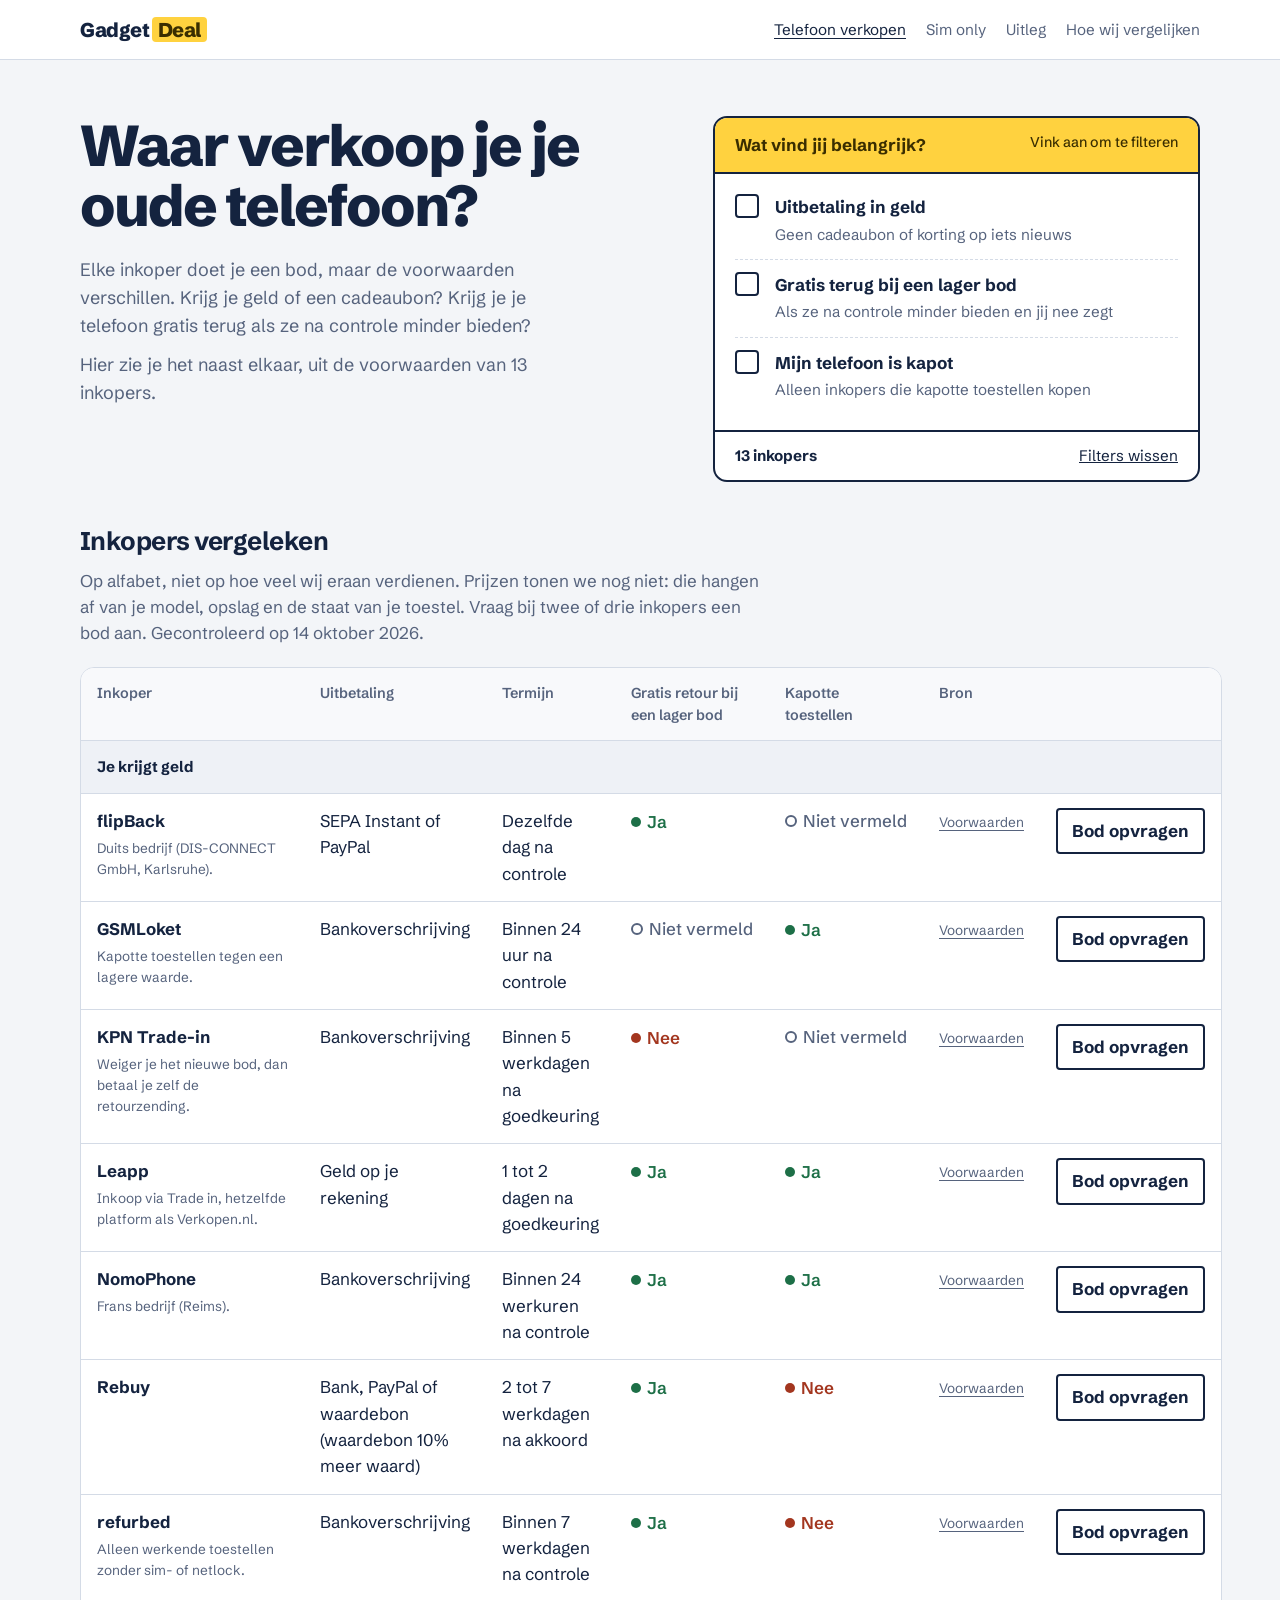
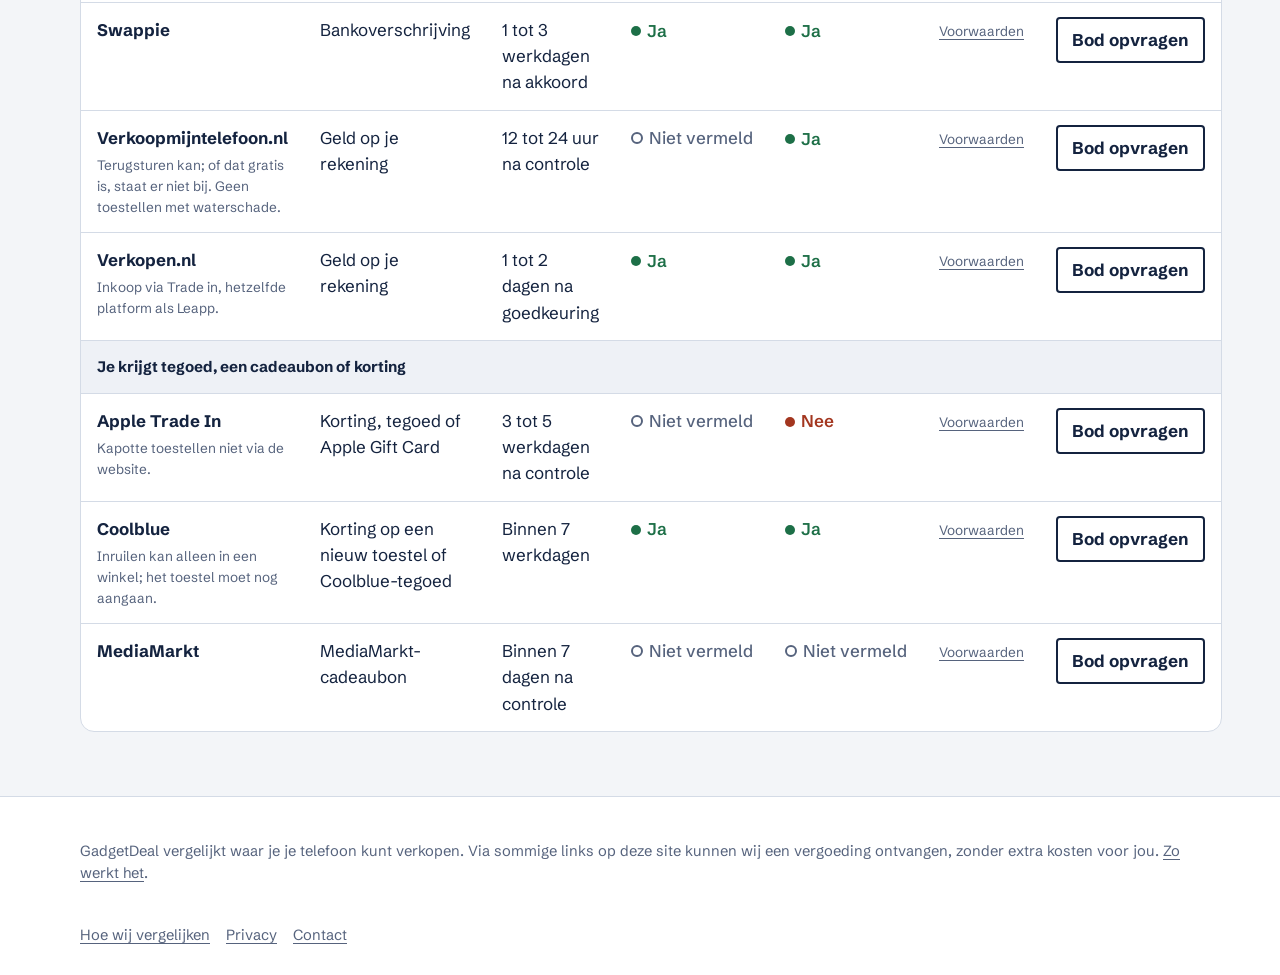
==== site/index.html @ 5bddce67 "Affiliate-vermelding in footer, cookiesectie op privacypagina Co-Authored-By: Claude Opus 5.5 <norep" ====
<!doctype html>
<html lang="nl">
<head>
<meta charset="utf-8">
<meta name="viewport" content="width=device-width, initial-scale=1">
<title>Telefoon verkopen: inkopers vergeleken | GadgetDeal</title>
<meta name="description" content="Vergelijk waar je je oude telefoon verkoopt: uitbetaling in geld of tegoed, termijn, gratis retour en kapotte toestellen.">
<link rel="preconnect" href="https://fonts.googleapis.com">
<link rel="preconnect" href="https://fonts.gstatic.com" crossorigin>
<link href="https://fonts.googleapis.com/css2?family=Schibsted+Grotesk:wght@400;500;600;700;800&display=swap" rel="stylesheet">
<link rel="stylesheet" href="/assets/style.css">
</head>
<body>
<header class="site-header">
  <div class="wrap">
    <a class="logo" href="/">Gadget<span>Deal</span></a>
    <nav class="site-nav" aria-label="Hoofdmenu"><a href="/" aria-current="page">Telefoon verkopen</a><a href="/sim-only/">Sim only</a><a href="/uitleg/">Uitleg</a><a href="/hoe-wij-vergelijken/">Hoe wij vergelijken</a></nav>
  </div>
</header>
<main>

<div class="wrap hero">
  <div>
    <h1>Waar verkoop je je oude telefoon?</h1>
    <p>Elke inkoper doet je een bod, maar de voorwaarden verschillen. Krijg je geld of een cadeaubon? Krijg je je telefoon gratis terug als ze na controle minder bieden?</p>
    <p>Hier zie je het naast elkaar, uit de voorwaarden van 13 inkopers.</p>
  </div>
  <form class="label" id="filters" aria-describedby="count">
    <div class="label-head"><span>Wat vind jij belangrijk?</span><small>Vink aan om te filteren</small></div>
    <fieldset>
      <legend class="visually-hidden" style="position:absolute;left:-9999px">Filters</legend>
      <label class="check"><input type="checkbox" name="geld"><span><strong>Uitbetaling in geld</strong><span>Geen cadeaubon of korting op iets nieuws</span></span></label>
      <label class="check"><input type="checkbox" name="retour"><span><strong>Gratis terug bij een lager bod</strong><span>Als ze na controle minder bieden en jij nee zegt</span></span></label>
      <label class="check"><input type="checkbox" name="kapot"><span><strong>Mijn telefoon is kapot</strong><span>Alleen inkopers die kapotte toestellen kopen</span></span></label>
    </fieldset>
    <div class="label-foot"><output id="count" aria-live="polite">13 inkopers</output><button type="button" id="reset">Filters wissen</button></div>
  </form>
</div>

<section class="wrap results" aria-labelledby="vergelijking">
  <h2 id="vergelijking">Inkopers vergeleken</h2>
  <p>Op alfabet, niet op hoe veel wij eraan verdienen. Prijzen tonen we nog niet: die hangen af van je model, opslag en de staat van je toestel. Vraag bij twee of drie inkopers een bod aan. Gecontroleerd op 14 oktober 2026.</p>
  <table class="buyers" id="buyers">
    <thead><tr><th scope="col">Inkoper</th><th scope="col">Uitbetaling</th><th scope="col">Termijn</th><th scope="col">Gratis retour bij een lager bod</th><th scope="col">Kapotte toestellen</th><th scope="col">Bron</th><th scope="col"><span style="position:absolute;left:-9999px">Link</span></th></tr></thead>
    <tbody><tr class="group-row" data-group="geld"><td colspan="7">Je krijgt geld</td></tr><tr data-naam="flipBack" data-group="geld" data-geld="true" data-retour="ja" data-kapot="onbekend">
  <th scope="row">flipBack<small>Duits bedrijf (DIS-CONNECT GmbH, Karlsruhe).</small></th>
  <td data-label="Uitbetaling">SEPA Instant of PayPal</td>
  <td data-label="Termijn">Dezelfde dag na controle</td>
  <td data-label="Gratis retour bij een lager bod"><span class="mark ja">Ja</span></td>
  <td data-label="Kapotte toestellen"><span class="mark onbekend">Niet vermeld</span></td>
  <td data-label="Bron"><a class="source" href="https://flipback.nl" rel="nofollow noopener">Voorwaarden</a></td>
  <td class="cta"><a class="go" href="https://flipback.nl/verkopen" rel="nofollow noopener" target="_blank" aria-label="Bod opvragen bij flipBack">Bod opvragen</a></td>
</tr><tr data-naam="GSMLoket" data-group="geld" data-geld="true" data-retour="onbekend" data-kapot="ja">
  <th scope="row">GSMLoket<small>Kapotte toestellen tegen een lagere waarde.</small></th>
  <td data-label="Uitbetaling">Bankoverschrijving</td>
  <td data-label="Termijn">Binnen 24 uur na controle</td>
  <td data-label="Gratis retour bij een lager bod"><span class="mark onbekend">Niet vermeld</span></td>
  <td data-label="Kapotte toestellen"><span class="mark ja">Ja</span></td>
  <td data-label="Bron"><a class="source" href="https://www.gsmloket.nl/nl/hoe-werkt-het/veelgestelde-vragen" rel="nofollow noopener">Voorwaarden</a></td>
  <td class="cta"><a class="go" href="https://www.gsmloket.nl/nl" rel="nofollow noopener" target="_blank" aria-label="Bod opvragen bij GSMLoket">Bod opvragen</a></td>
</tr><tr data-naam="KPN Trade-in" data-group="geld" data-geld="true" data-retour="nee" data-kapot="onbekend">
  <th scope="row">KPN Trade-in<small>Weiger je het nieuwe bod, dan betaal je zelf de retourzending.</small></th>
  <td data-label="Uitbetaling">Bankoverschrijving</td>
  <td data-label="Termijn">Binnen 5 werkdagen na goedkeuring</td>
  <td data-label="Gratis retour bij een lager bod"><span class="mark nee">Nee</span></td>
  <td data-label="Kapotte toestellen"><span class="mark onbekend">Niet vermeld</span></td>
  <td data-label="Bron"><a class="source" href="https://assets.recommerce.com/clc/kpn/nl/RCS_Algemene_voorwaarden_trade_in_KPN.pdf" rel="nofollow noopener">Voorwaarden</a></td>
  <td class="cta"><a class="go" href="https://tradein.recommerce.com/#/kpn/nl" rel="nofollow noopener" target="_blank" aria-label="Bod opvragen bij KPN Trade-in">Bod opvragen</a></td>
</tr><tr data-naam="Leapp" data-group="geld" data-geld="true" data-retour="ja" data-kapot="ja">
  <th scope="row">Leapp<small>Inkoop via Trade in, hetzelfde platform als Verkopen.nl.</small></th>
  <td data-label="Uitbetaling">Geld op je rekening</td>
  <td data-label="Termijn">1 tot 2 dagen na goedkeuring</td>
  <td data-label="Gratis retour bij een lager bod"><span class="mark ja">Ja</span></td>
  <td data-label="Kapotte toestellen"><span class="mark ja">Ja</span></td>
  <td data-label="Bron"><a class="source" href="https://verkopen.leapp.nl/en/frequently-asked-questions" rel="nofollow noopener">Voorwaarden</a></td>
  <td class="cta"><a class="go" href="https://verkopen.leapp.nl" rel="nofollow noopener" target="_blank" aria-label="Bod opvragen bij Leapp">Bod opvragen</a></td>
</tr><tr data-naam="NomoPhone" data-group="geld" data-geld="true" data-retour="ja" data-kapot="ja">
  <th scope="row">NomoPhone<small>Frans bedrijf (Reims).</small></th>
  <td data-label="Uitbetaling">Bankoverschrijving</td>
  <td data-label="Termijn">Binnen 24 werkuren na controle</td>
  <td data-label="Gratis retour bij een lager bod"><span class="mark ja">Ja</span></td>
  <td data-label="Kapotte toestellen"><span class="mark ja">Ja</span></td>
  <td data-label="Bron"><a class="source" href="https://nomophone.com/nl/cgr" rel="nofollow noopener">Voorwaarden</a></td>
  <td class="cta"><a class="go" href="https://nomophone.com/nl/buyback" rel="nofollow noopener" target="_blank" aria-label="Bod opvragen bij NomoPhone">Bod opvragen</a></td>
</tr><tr data-naam="Rebuy" data-group="geld" data-geld="true" data-retour="ja" data-kapot="nee">
  <th scope="row">Rebuy</th>
  <td data-label="Uitbetaling">Bank, PayPal of waardebon (waardebon 10% meer waard)</td>
  <td data-label="Termijn">2 tot 7 werkdagen na akkoord</td>
  <td data-label="Gratis retour bij een lager bod"><span class="mark ja">Ja</span></td>
  <td data-label="Kapotte toestellen"><span class="mark nee">Nee</span></td>
  <td data-label="Bron"><a class="source" href="https://www.rebuy.nl/legal/terms-and-conditions" rel="nofollow noopener">Voorwaarden</a></td>
  <td class="cta"><a class="go" href="https://www.rebuy.nl/verkopen/telefoons" rel="nofollow noopener" target="_blank" aria-label="Bod opvragen bij Rebuy">Bod opvragen</a></td>
</tr><tr data-naam="refurbed" data-group="geld" data-geld="true" data-retour="ja" data-kapot="nee">
  <th scope="row">refurbed<small>Alleen werkende toestellen zonder sim- of netlock.</small></th>
  <td data-label="Uitbetaling">Bankoverschrijving</td>
  <td data-label="Termijn">Binnen 7 werkdagen na controle</td>
  <td data-label="Gratis retour bij een lager bod"><span class="mark ja">Ja</span></td>
  <td data-label="Kapotte toestellen"><span class="mark nee">Nee</span></td>
  <td data-label="Bron"><a class="source" href="https://www.refurbed.nl/veelgestelde-vragen/" rel="nofollow noopener">Voorwaarden</a></td>
  <td class="cta"><a class="go" href="https://www.refurbed.nl/verkopen/" rel="nofollow noopener" target="_blank" aria-label="Bod opvragen bij refurbed">Bod opvragen</a></td>
</tr><tr data-naam="Swappie" data-group="geld" data-geld="true" data-retour="ja" data-kapot="ja">
  <th scope="row">Swappie</th>
  <td data-label="Uitbetaling">Bankoverschrijving</td>
  <td data-label="Termijn">1 tot 3 werkdagen na akkoord</td>
  <td data-label="Gratis retour bij een lager bod"><span class="mark ja">Ja</span></td>
  <td data-label="Kapotte toestellen"><span class="mark ja">Ja</span></td>
  <td data-label="Bron"><a class="source" href="https://swappie.com/nl/verkoop/" rel="nofollow noopener">Voorwaarden</a></td>
  <td class="cta"><a class="go" href="https://swappie.com/nl/verkoop/" rel="nofollow noopener" target="_blank" aria-label="Bod opvragen bij Swappie">Bod opvragen</a></td>
</tr><tr data-naam="Verkoopmijntelefoon.nl" data-group="geld" data-geld="true" data-retour="onbekend" data-kapot="ja">
  <th scope="row">Verkoopmijntelefoon.nl<small>Terugsturen kan; of dat gratis is, staat er niet bij. Geen toestellen met waterschade.</small></th>
  <td data-label="Uitbetaling">Geld op je rekening</td>
  <td data-label="Termijn">12 tot 24 uur na controle</td>
  <td data-label="Gratis retour bij een lager bod"><span class="mark onbekend">Niet vermeld</span></td>
  <td data-label="Kapotte toestellen"><span class="mark ja">Ja</span></td>
  <td data-label="Bron"><a class="source" href="https://verkoopmijntelefoon.nl" rel="nofollow noopener">Voorwaarden</a></td>
  <td class="cta"><a class="go" href="https://verkoopmijntelefoon.nl/verkopen/" rel="nofollow noopener" target="_blank" aria-label="Bod opvragen bij Verkoopmijntelefoon.nl">Bod opvragen</a></td>
</tr><tr data-naam="Verkopen.nl" data-group="geld" data-geld="true" data-retour="ja" data-kapot="ja">
  <th scope="row">Verkopen.nl<small>Inkoop via Trade in, hetzelfde platform als Leapp.</small></th>
  <td data-label="Uitbetaling">Geld op je rekening</td>
  <td data-label="Termijn">1 tot 2 dagen na goedkeuring</td>
  <td data-label="Gratis retour bij een lager bod"><span class="mark ja">Ja</span></td>
  <td data-label="Kapotte toestellen"><span class="mark ja">Ja</span></td>
  <td data-label="Bron"><a class="source" href="https://www.verkopen.nl/veelgestelde-vragen" rel="nofollow noopener">Voorwaarden</a></td>
  <td class="cta"><a class="go" href="https://www.verkopen.nl/telefoon" rel="nofollow noopener" target="_blank" aria-label="Bod opvragen bij Verkopen.nl">Bod opvragen</a></td>
</tr><tr class="group-row" data-group="tegoed"><td colspan="7">Je krijgt tegoed, een cadeaubon of korting</td></tr><tr data-naam="Apple Trade In" data-group="tegoed" data-geld="false" data-retour="onbekend" data-kapot="nee">
  <th scope="row">Apple Trade In<small>Kapotte toestellen niet via de website.</small></th>
  <td data-label="Uitbetaling">Korting, tegoed of Apple Gift Card</td>
  <td data-label="Termijn">3 tot 5 werkdagen na controle</td>
  <td data-label="Gratis retour bij een lager bod"><span class="mark onbekend">Niet vermeld</span></td>
  <td data-label="Kapotte toestellen"><span class="mark nee">Nee</span></td>
  <td data-label="Bron"><a class="source" href="https://www.apple.com/nl/shop/trade-in" rel="nofollow noopener">Voorwaarden</a></td>
  <td class="cta"><a class="go" href="https://www.apple.com/nl/shop/trade-in" rel="nofollow noopener" target="_blank" aria-label="Bod opvragen bij Apple Trade In">Bod opvragen</a></td>
</tr><tr data-naam="Coolblue" data-group="tegoed" data-geld="false" data-retour="ja" data-kapot="ja">
  <th scope="row">Coolblue<small>Inruilen kan alleen in een winkel; het toestel moet nog aangaan.</small></th>
  <td data-label="Uitbetaling">Korting op een nieuw toestel of Coolblue-tegoed</td>
  <td data-label="Termijn">Binnen 7 werkdagen</td>
  <td data-label="Gratis retour bij een lager bod"><span class="mark ja">Ja</span></td>
  <td data-label="Kapotte toestellen"><span class="mark ja">Ja</span></td>
  <td data-label="Bron"><a class="source" href="https://www.coolblue.nl/advies/alles-over-smartphone-upgrade.html" rel="nofollow noopener">Voorwaarden</a></td>
  <td class="cta"><a class="go" href="https://www.coolblue.nl/advies/alles-over-smartphone-upgrade.html" rel="nofollow noopener" target="_blank" aria-label="Bod opvragen bij Coolblue">Bod opvragen</a></td>
</tr><tr data-naam="MediaMarkt" data-group="tegoed" data-geld="false" data-retour="onbekend" data-kapot="onbekend">
  <th scope="row">MediaMarkt</th>
  <td data-label="Uitbetaling">MediaMarkt-cadeaubon</td>
  <td data-label="Termijn">Binnen 7 dagen na controle</td>
  <td data-label="Gratis retour bij een lager bod"><span class="mark onbekend">Niet vermeld</span></td>
  <td data-label="Kapotte toestellen"><span class="mark onbekend">Niet vermeld</span></td>
  <td data-label="Bron"><a class="source" href="https://inruilservice.mediamarkt.nl/faq/" rel="nofollow noopener">Voorwaarden</a></td>
  <td class="cta"><a class="go" href="https://inruilservice.mediamarkt.nl/" rel="nofollow noopener" target="_blank" aria-label="Bod opvragen bij MediaMarkt">Bod opvragen</a></td>
</tr></tbody>
  </table>
  <p class="empty" id="empty" hidden>Geen inkoper voldoet aan al je keuzes. Haal een vinkje weg om meer inkopers te zien.</p>
</section>

</main>
<footer class="site-footer">
  <div class="wrap">
    <p>GadgetDeal vergelijkt waar je je telefoon kunt verkopen. Via sommige links op deze site kunnen wij een vergoeding ontvangen, zonder extra kosten voor jou. <a href="/hoe-wij-vergelijken/">Zo werkt het</a>.</p>
    <nav aria-label="Overige pagina's">
      <a href="/hoe-wij-vergelijken/">Hoe wij vergelijken</a>
      <a href="/privacy/">Privacy</a>
      <a href="/contact/">Contact</a>
    </nav>
  </div>
</footer>
<script src="/assets/filter.js" defer></script>
</body>
</html>
---- assets/style.css ----
:root {
  --paper: #f3f5f8;
  --surface: #ffffff;
  --ink: #14233f;
  --muted: #56637d;
  --line: #d4dbe6;
  --label: #ffd23f;
  --label-ink: #3a2e00;
  --yes: #1d6f47;
  --no: #a3361f;
  --focus: #2b5fd9;
  --radius-s: 4px;
  --radius-l: 14px;
  --measure: 68ch;
  font-family: "Schibsted Grotesk", system-ui, sans-serif;
  color: var(--ink);
  background: var(--paper);
}

* { box-sizing: border-box; }
html { -webkit-text-size-adjust: 100%; }
body { margin: 0; font-size: 1.0625rem; line-height: 1.55; background: var(--paper); }
img { max-width: 100%; }
a { color: var(--ink); text-underline-offset: 3px; }
a:hover { text-decoration-thickness: 2px; }
:focus-visible { outline: 3px solid var(--focus); outline-offset: 2px; border-radius: 2px; }

.wrap { width: min(1120px, 100% - 32px); margin-inline: auto; }

/* Header */
.site-header { border-bottom: 1px solid var(--line); background: var(--surface); }
.site-header .wrap { display: flex; align-items: center; justify-content: space-between; gap: 16px; padding-block: 14px; flex-wrap: wrap; }
.logo { font-weight: 800; font-size: 1.25rem; letter-spacing: -0.02em; text-decoration: none; }
.logo span { background: var(--label); color: var(--label-ink); padding: 0 6px; border-radius: var(--radius-s); margin-left: 2px; }
.site-nav { display: flex; gap: 20px; flex-wrap: wrap; font-size: 0.95rem; }
.site-nav a { text-decoration: none; color: var(--muted); }
.site-nav a:hover, .site-nav a[aria-current="page"] { color: var(--ink); text-decoration: underline; }

/* Hero */
.hero { padding-block: 56px 40px; display: grid; grid-template-columns: 1.2fr 1fr; gap: 48px; align-items: start; }
.hero h1 { font-size: clamp(2.2rem, 5vw, 3.6rem); line-height: 1.04; letter-spacing: -0.035em; font-weight: 800; margin: 0 0 20px; max-width: 14ch; }
.hero p { color: var(--muted); max-width: 46ch; margin: 0 0 12px; font-size: 1.125rem; }

/* The label: shipping-label styled filter card */
.label {
  background: var(--surface);
  border: 2px solid var(--ink);
  border-radius: var(--radius-l);
  position: relative;
  overflow: hidden;
}
.label-head { background: var(--label); color: var(--label-ink); padding: 14px 20px; border-bottom: 2px solid var(--ink); font-weight: 700; display: flex; justify-content: space-between; gap: 12px; }
.label-head small { font-weight: 500; }
.label fieldset { border: 0; margin: 0; padding: 8px 20px 16px; }
.label legend { padding: 12px 0 4px; font-weight: 700; }
.check { display: grid; grid-template-columns: 28px 1fr; gap: 12px; align-items: start; padding: 12px 0; border-bottom: 1px dashed var(--line); cursor: pointer; }
.check:last-of-type { border-bottom: 0; }
.check input { appearance: none; width: 24px; height: 24px; margin: 0; border: 2px solid var(--ink); border-radius: var(--radius-s); display: grid; place-content: center; cursor: pointer; background: var(--surface); }
.check input::before { content: ""; width: 12px; height: 7px; border-left: 3px solid var(--ink); border-bottom: 3px solid var(--ink); transform: rotate(-45deg) scale(0); transform-origin: center; margin-top: -3px; transition: transform 140ms ease-out; }
.check input:checked { background: var(--label); }
.check input:checked::before { transform: rotate(-45deg) scale(1); }
.check strong { display: block; }
.check span span { color: var(--muted); font-size: 0.95rem; }
.label-foot { border-top: 2px solid var(--ink); padding: 12px 20px; font-size: 0.95rem; display: flex; justify-content: space-between; gap: 12px; }
.label-foot output { font-weight: 700; }
.label-foot button { font: inherit; background: none; border: 0; padding: 0; text-decoration: underline; cursor: pointer; color: var(--ink); }

/* Table */
.results { padding-bottom: 64px; }
.results h2 { font-size: 1.6rem; letter-spacing: -0.02em; margin: 0 0 6px; }
.results > p { color: var(--muted); margin: 0 0 20px; max-width: var(--measure); }
.buyers { width: 100%; table-layout: auto; border-collapse: separate; border-spacing: 0; background: var(--surface); border: 1px solid var(--line); border-radius: var(--radius-l); overflow: hidden; }
.buyers th, .buyers td { text-align: left; vertical-align: top; padding: 14px 16px; border-bottom: 1px solid var(--line); }
.buyers thead th { font-size: 0.9rem; color: var(--muted); font-weight: 600; background: #f8f9fb; }
.buyers tbody tr:last-child td, .buyers tbody tr:last-child th { border-bottom: 0; }
.buyers tbody th { font-weight: 700; font-size: 1.05rem; }
.buyers tbody th small { display: block; font-weight: 400; color: var(--muted); font-size: 0.85rem; margin-top: 4px; max-width: 30ch; }
.buyers tr[hidden] { display: none; }
.group-row td { background: #eef1f6; font-weight: 700; font-size: 0.95rem; }

.mark { display: inline-flex; align-items: center; gap: 6px; font-weight: 600; white-space: nowrap; }
.mark::before { content: ""; width: 10px; height: 10px; border-radius: 50%; background: currentColor; flex: none; }
.mark.ja { color: var(--yes); }
.mark.nee { color: var(--no); }
.mark.onbekend { color: var(--muted); font-weight: 500; }
.mark.onbekend::before { background: none; border: 2px solid currentColor; width: 8px; height: 8px; }

.go { display: inline-block; white-space: nowrap; padding: 8px 14px; border: 2px solid var(--ink); border-radius: var(--radius-s); font-weight: 700; text-decoration: none; background: var(--surface); }
.go:hover { background: var(--label); }
.paid { display: block; font-size: 0.8rem; color: var(--muted); margin-top: 6px; }
.empty { padding: 24px; background: var(--surface); border: 1px dashed var(--line); border-radius: var(--radius-l); }

.source { font-size: 0.85rem; color: var(--muted); }

/* Prose pages */
.prose { padding-block: 48px 72px; max-width: var(--measure); }
.prose h1 { font-size: clamp(2rem, 4vw, 2.8rem); line-height: 1.08; letter-spacing: -0.03em; margin: 0 0 16px; }
.prose h2 { font-size: 1.35rem; letter-spacing: -0.015em; margin: 36px 0 8px; }
.prose p, .prose li { color: #24324f; }
.prose .lead { font-size: 1.2rem; color: var(--muted); }
.prose ol, .prose ul { padding-left: 1.3em; }
.prose li { margin-bottom: 8px; }
.note { background: var(--surface); border-left: 4px solid var(--label); padding: 14px 18px; border-radius: 0 var(--radius-s) var(--radius-s) 0; margin: 24px 0; }
.todo { background: #fff6d6; border: 2px dashed #c9a400; padding: 10px 14px; border-radius: var(--radius-s); }

.cards { list-style: none; padding: 0; display: grid; grid-template-columns: repeat(auto-fill, minmax(240px, 1fr)); gap: 12px; }
.cards li { background: var(--surface); border: 1px solid var(--line); border-radius: var(--radius-s); padding: 16px; margin: 0; }
.cards li strong { display: block; font-size: 1.1rem; }

/* Footer */
.site-footer { border-top: 1px solid var(--line); background: var(--surface); padding-block: 28px; font-size: 0.92rem; color: var(--muted); }
.site-footer .wrap { display: flex; justify-content: space-between; gap: 24px; flex-wrap: wrap; }
.site-footer nav { display: flex; gap: 16px; flex-wrap: wrap; }
.site-footer a { color: var(--muted); }

@media (max-width: 860px) {
  .hero { grid-template-columns: 1fr; gap: 28px; padding-top: 36px; }
  .buyers, .buyers thead, .buyers tbody, .buyers tr, .buyers th, .buyers td { display: block; }
  .buyers { border: 0; background: none; }
  .buyers thead { position: absolute; left: -9999px; }
  .buyers tbody tr:not(.group-row) { background: var(--surface); border: 1px solid var(--line); border-radius: var(--radius-l); margin-bottom: 12px; padding: 4px 0; }
  .buyers tbody th, .buyers td { border-bottom: 0; padding: 8px 16px; }
  .buyers tbody tr:not(.group-row) { display: flex; flex-wrap: wrap; }
  .buyers tbody tr[hidden] { display: none; }
  .buyers tbody th, .buyers td.cta { flex: 0 0 100%; }
  .buyers td[data-label] { flex: 0 0 50%; }
  .buyers td[data-label]::before { content: attr(data-label); display: block; font-size: 0.85rem; color: var(--muted); }
  .buyers td.cta { padding-bottom: 14px; }
  .group-row td { background: none; padding: 16px 0 8px; }
}

@media (prefers-reduced-motion: reduce) {
  * { transition: none !important; }
}
.prose h3 { font-size: 1.05rem; margin: 24px 0 8px; }
.cards li a { display: inline-block; margin-top: 6px; }
.prose ul.cards { padding-left: 0; }
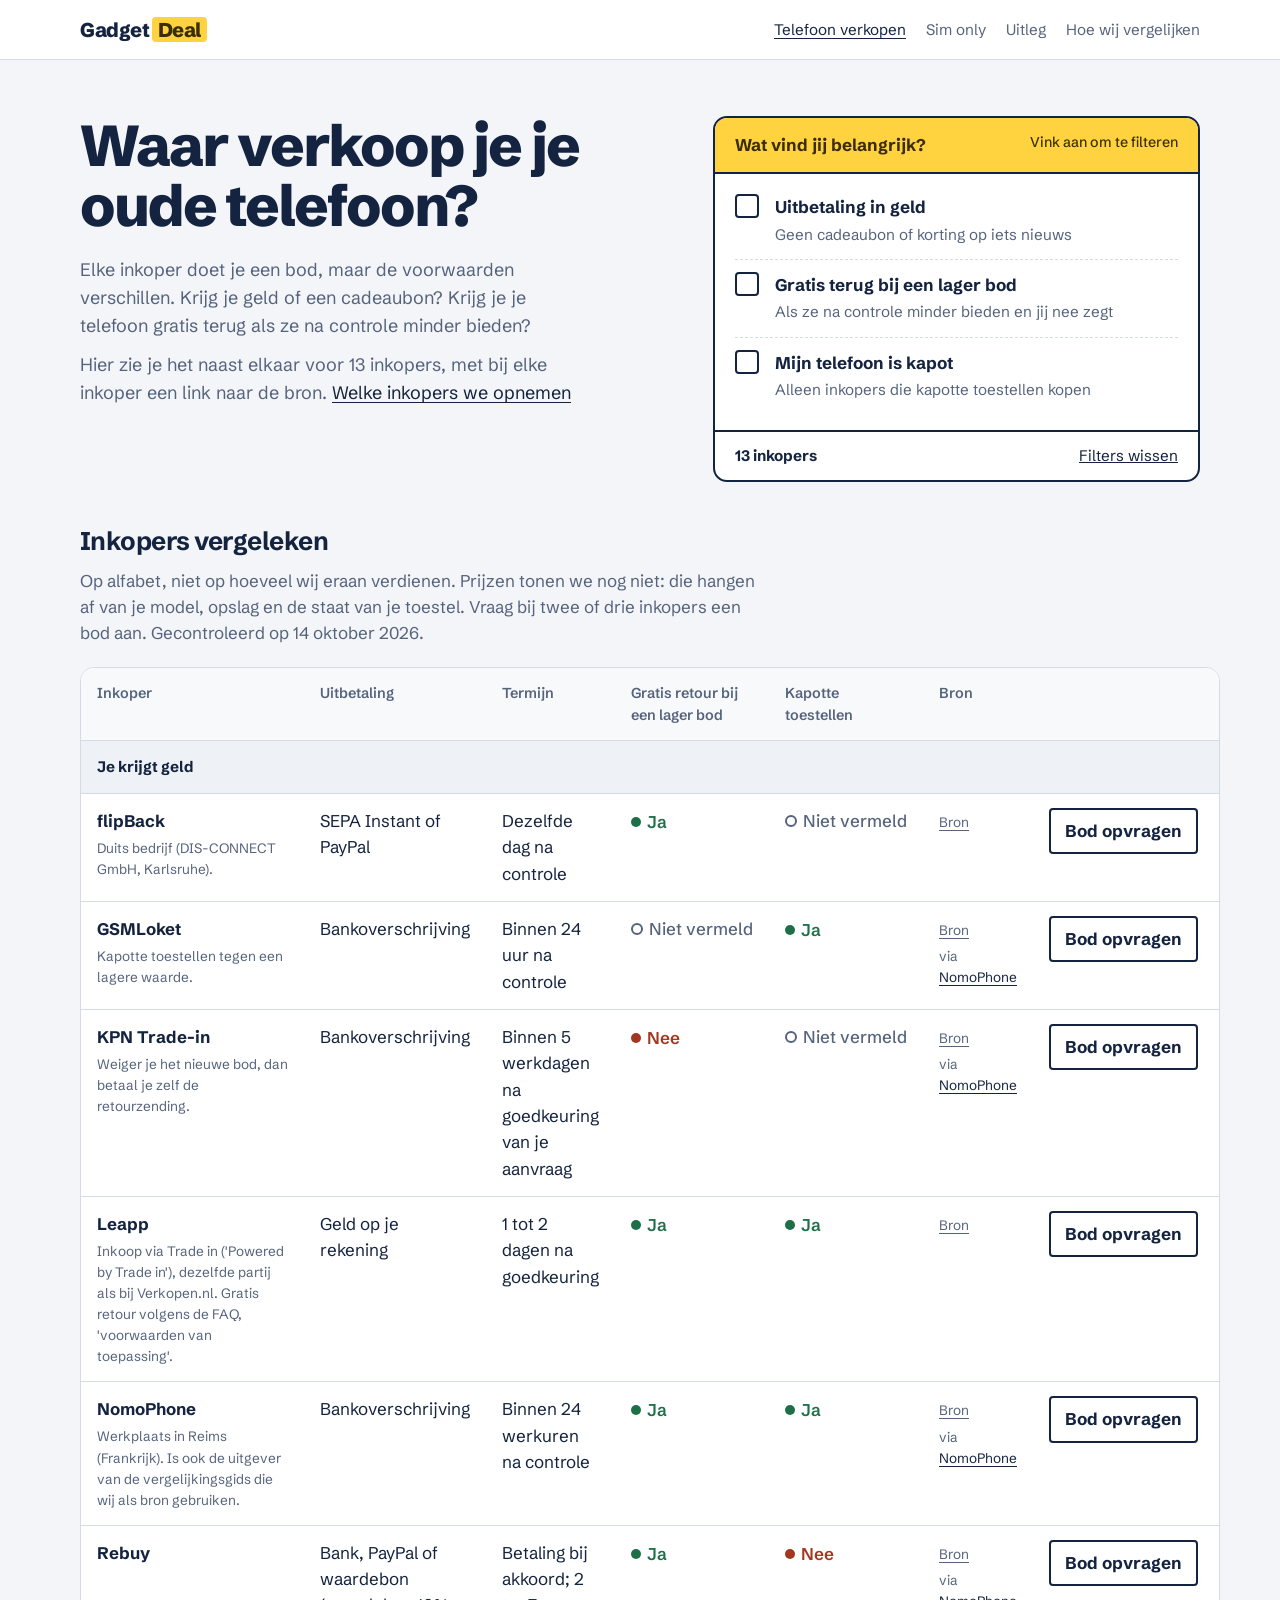
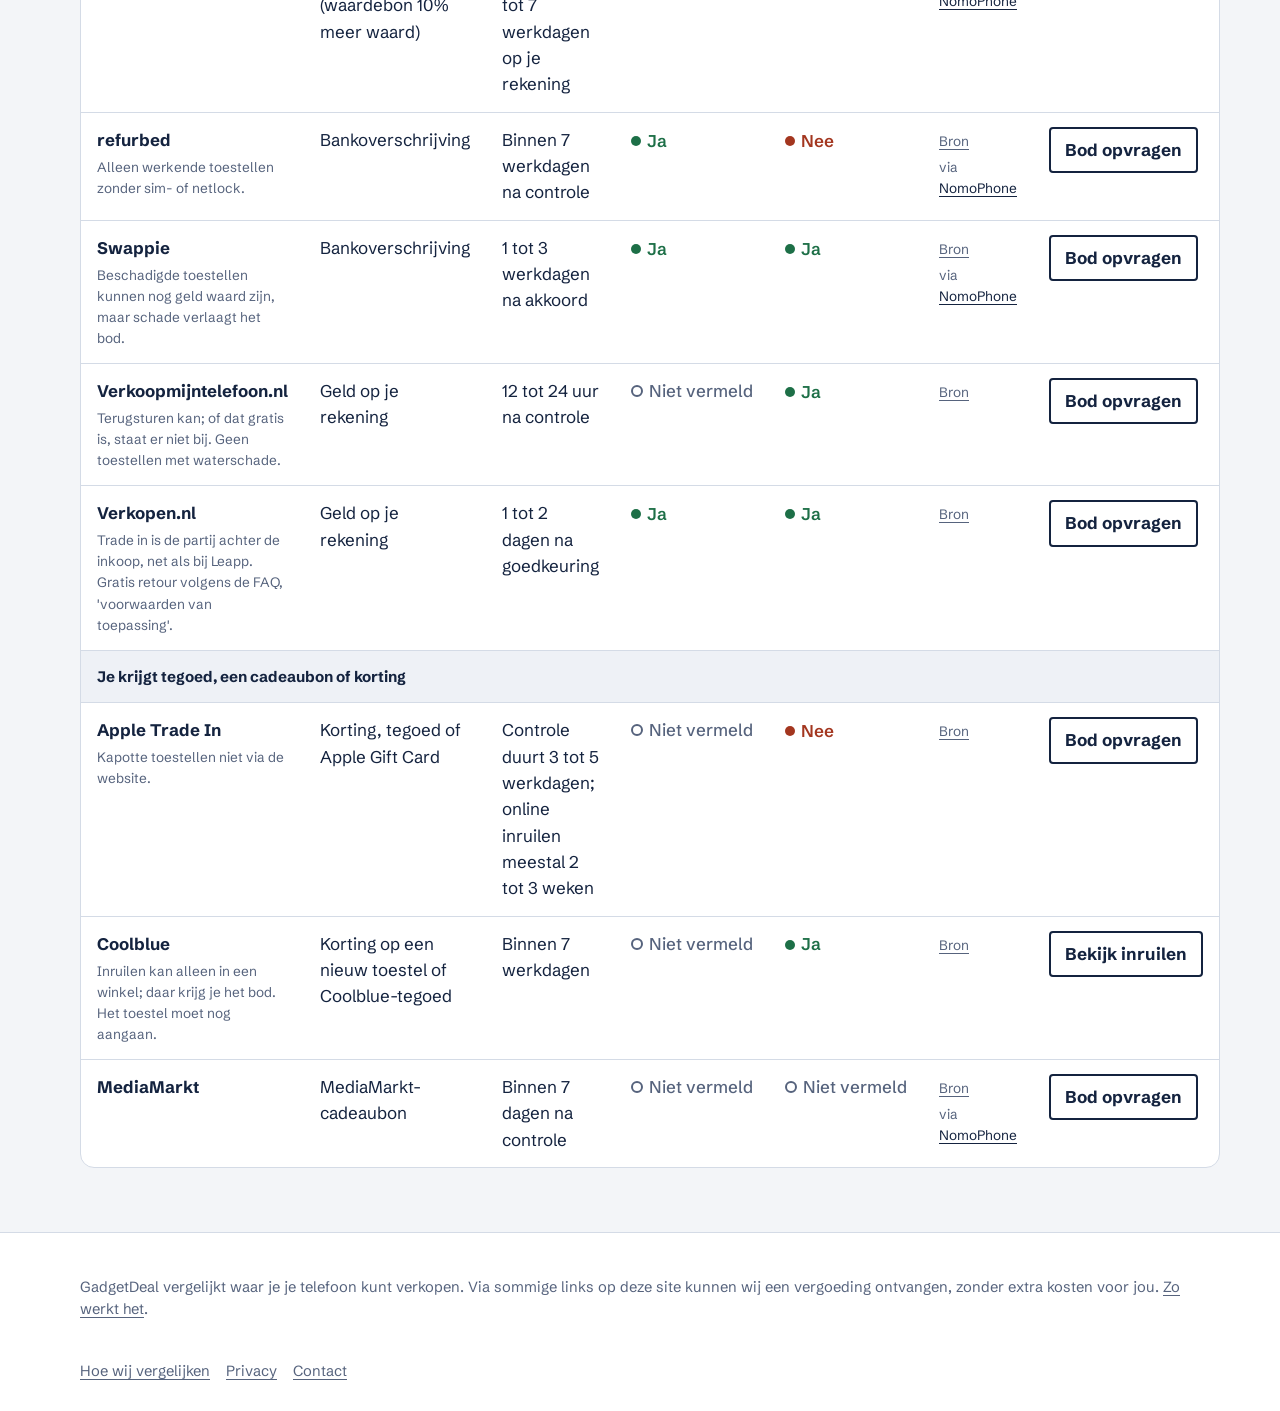
==== commit 4851f3e5: "Verwerk review: bronnen aangescherpt, privacy aangevuld, SEO-basis - Coolblue retour 'Niet vermeld'," ====
--- a/site/index.html
+++ b/site/index.html
@@ -5,6 +5,13 @@
 <meta name="viewport" content="width=device-width, initial-scale=1">
 <title>Telefoon verkopen: inkopers vergeleken | GadgetDeal</title>
 <meta name="description" content="Vergelijk waar je je oude telefoon verkoopt: uitbetaling in geld of tegoed, termijn, gratis retour en kapotte toestellen.">
+<link rel="canonical" href="https://www.gadgetdeal.nl/">
+<link rel="icon" href="/assets/favicon.svg" type="image/svg+xml">
+<meta property="og:title" content="Telefoon verkopen: inkopers vergeleken | GadgetDeal">
+<meta property="og:description" content="Vergelijk waar je je oude telefoon verkoopt: uitbetaling in geld of tegoed, termijn, gratis retour en kapotte toestellen.">
+<meta property="og:url" content="https://www.gadgetdeal.nl/">
+<meta property="og:type" content="website">
+<meta property="og:locale" content="nl_NL">
 <link rel="preconnect" href="https://fonts.googleapis.com">
 <link rel="preconnect" href="https://fonts.gstatic.com" crossorigin>
 <link href="https://fonts.googleapis.com/css2?family=Schibsted+Grotesk:wght@400;500;600;700;800&display=swap" rel="stylesheet">
@@ -23,7 +30,7 @@
   <div>
     <h1>Waar verkoop je je oude telefoon?</h1>
     <p>Elke inkoper doet je een bod, maar de voorwaarden verschillen. Krijg je geld of een cadeaubon? Krijg je je telefoon gratis terug als ze na controle minder bieden?</p>
-    <p>Hier zie je het naast elkaar, uit de voorwaarden van 13 inkopers.</p>
+    <p>Hier zie je het naast elkaar voor 13 inkopers, met bij elke inkoper een link naar de bron. <a href="/hoe-wij-vergelijken/">Welke inkopers we opnemen</a></p>
   </div>
   <form class="label" id="filters" aria-describedby="count">
     <div class="label-head"><span>Wat vind jij belangrijk?</span><small>Vink aan om te filteren</small></div>
@@ -39,7 +46,7 @@
 
 <section class="wrap results" aria-labelledby="vergelijking">
   <h2 id="vergelijking">Inkopers vergeleken</h2>
-  <p>Op alfabet, niet op hoe veel wij eraan verdienen. Prijzen tonen we nog niet: die hangen af van je model, opslag en de staat van je toestel. Vraag bij twee of drie inkopers een bod aan. Gecontroleerd op 14 oktober 2026.</p>
+  <p>Op alfabet, niet op hoeveel wij eraan verdienen. Prijzen tonen we nog niet: die hangen af van je model, opslag en de staat van je toestel. Vraag bij twee of drie inkopers een bod aan. Gecontroleerd op 14 oktober 2026.</p>
   <table class="buyers" id="buyers">
     <thead><tr><th scope="col">Inkoper</th><th scope="col">Uitbetaling</th><th scope="col">Termijn</th><th scope="col">Gratis retour bij een lager bod</th><th scope="col">Kapotte toestellen</th><th scope="col">Bron</th><th scope="col"><span style="position:absolute;left:-9999px">Link</span></th></tr></thead>
     <tbody><tr class="group-row" data-group="geld"><td colspan="7">Je krijgt geld</td></tr><tr data-naam="flipBack" data-group="geld" data-geld="true" data-retour="ja" data-kapot="onbekend">
@@ -48,7 +55,7 @@
   <td data-label="Termijn">Dezelfde dag na controle</td>
   <td data-label="Gratis retour bij een lager bod"><span class="mark ja">Ja</span></td>
   <td data-label="Kapotte toestellen"><span class="mark onbekend">Niet vermeld</span></td>
-  <td data-label="Bron"><a class="source" href="https://flipback.nl" rel="nofollow noopener">Voorwaarden</a></td>
+  <td data-label="Bron"><a class="source" href="https://flipback.nl" rel="nofollow noopener">Bron</a></td>
   <td class="cta"><a class="go" href="https://flipback.nl/verkopen" rel="nofollow noopener" target="_blank" aria-label="Bod opvragen bij flipBack">Bod opvragen</a></td>
 </tr><tr data-naam="GSMLoket" data-group="geld" data-geld="true" data-retour="onbekend" data-kapot="ja">
   <th scope="row">GSMLoket<small>Kapotte toestellen tegen een lagere waarde.</small></th>
@@ -56,39 +63,39 @@
   <td data-label="Termijn">Binnen 24 uur na controle</td>
   <td data-label="Gratis retour bij een lager bod"><span class="mark onbekend">Niet vermeld</span></td>
   <td data-label="Kapotte toestellen"><span class="mark ja">Ja</span></td>
-  <td data-label="Bron"><a class="source" href="https://www.gsmloket.nl/nl/hoe-werkt-het/veelgestelde-vragen" rel="nofollow noopener">Voorwaarden</a></td>
+  <td data-label="Bron"><a class="source" href="https://www.gsmloket.nl/nl/hoe-werkt-het/veelgestelde-vragen" rel="nofollow noopener">Bron</a> <small class="source">via <a href="https://nomophone.com/nl/guides/marche/waar-telefoon-verkopen-vergelijking" rel="nofollow noopener">NomoPhone</a></small></td>
   <td class="cta"><a class="go" href="https://www.gsmloket.nl/nl" rel="nofollow noopener" target="_blank" aria-label="Bod opvragen bij GSMLoket">Bod opvragen</a></td>
 </tr><tr data-naam="KPN Trade-in" data-group="geld" data-geld="true" data-retour="nee" data-kapot="onbekend">
   <th scope="row">KPN Trade-in<small>Weiger je het nieuwe bod, dan betaal je zelf de retourzending.</small></th>
   <td data-label="Uitbetaling">Bankoverschrijving</td>
-  <td data-label="Termijn">Binnen 5 werkdagen na goedkeuring</td>
+  <td data-label="Termijn">Binnen 5 werkdagen na goedkeuring van je aanvraag</td>
   <td data-label="Gratis retour bij een lager bod"><span class="mark nee">Nee</span></td>
   <td data-label="Kapotte toestellen"><span class="mark onbekend">Niet vermeld</span></td>
-  <td data-label="Bron"><a class="source" href="https://assets.recommerce.com/clc/kpn/nl/RCS_Algemene_voorwaarden_trade_in_KPN.pdf" rel="nofollow noopener">Voorwaarden</a></td>
+  <td data-label="Bron"><a class="source" href="https://assets.recommerce.com/clc/kpn/nl/RCS_Algemene_voorwaarden_trade_in_KPN.pdf" rel="nofollow noopener">Bron</a> <small class="source">via <a href="https://nomophone.com/nl/guides/marche/waar-telefoon-verkopen-vergelijking" rel="nofollow noopener">NomoPhone</a></small></td>
   <td class="cta"><a class="go" href="https://tradein.recommerce.com/#/kpn/nl" rel="nofollow noopener" target="_blank" aria-label="Bod opvragen bij KPN Trade-in">Bod opvragen</a></td>
 </tr><tr data-naam="Leapp" data-group="geld" data-geld="true" data-retour="ja" data-kapot="ja">
-  <th scope="row">Leapp<small>Inkoop via Trade in, hetzelfde platform als Verkopen.nl.</small></th>
+  <th scope="row">Leapp<small>Inkoop via Trade in (&#x27;Powered by Trade in&#x27;), dezelfde partij als bij Verkopen.nl. Gratis retour volgens de FAQ, &#x27;voorwaarden van toepassing&#x27;.</small></th>
   <td data-label="Uitbetaling">Geld op je rekening</td>
   <td data-label="Termijn">1 tot 2 dagen na goedkeuring</td>
   <td data-label="Gratis retour bij een lager bod"><span class="mark ja">Ja</span></td>
   <td data-label="Kapotte toestellen"><span class="mark ja">Ja</span></td>
-  <td data-label="Bron"><a class="source" href="https://verkopen.leapp.nl/en/frequently-asked-questions" rel="nofollow noopener">Voorwaarden</a></td>
+  <td data-label="Bron"><a class="source" href="https://verkopen.leapp.nl/en/frequently-asked-questions" rel="nofollow noopener">Bron</a></td>
   <td class="cta"><a class="go" href="https://verkopen.leapp.nl" rel="nofollow noopener" target="_blank" aria-label="Bod opvragen bij Leapp">Bod opvragen</a></td>
 </tr><tr data-naam="NomoPhone" data-group="geld" data-geld="true" data-retour="ja" data-kapot="ja">
-  <th scope="row">NomoPhone<small>Frans bedrijf (Reims).</small></th>
+  <th scope="row">NomoPhone<small>Werkplaats in Reims (Frankrijk). Is ook de uitgever van de vergelijkingsgids die wij als bron gebruiken.</small></th>
   <td data-label="Uitbetaling">Bankoverschrijving</td>
   <td data-label="Termijn">Binnen 24 werkuren na controle</td>
   <td data-label="Gratis retour bij een lager bod"><span class="mark ja">Ja</span></td>
   <td data-label="Kapotte toestellen"><span class="mark ja">Ja</span></td>
-  <td data-label="Bron"><a class="source" href="https://nomophone.com/nl/cgr" rel="nofollow noopener">Voorwaarden</a></td>
+  <td data-label="Bron"><a class="source" href="https://nomophone.com/nl/cgr" rel="nofollow noopener">Bron</a> <small class="source">via <a href="https://nomophone.com/nl/guides/marche/waar-telefoon-verkopen-vergelijking" rel="nofollow noopener">NomoPhone</a></small></td>
   <td class="cta"><a class="go" href="https://nomophone.com/nl/buyback" rel="nofollow noopener" target="_blank" aria-label="Bod opvragen bij NomoPhone">Bod opvragen</a></td>
 </tr><tr data-naam="Rebuy" data-group="geld" data-geld="true" data-retour="ja" data-kapot="nee">
   <th scope="row">Rebuy</th>
   <td data-label="Uitbetaling">Bank, PayPal of waardebon (waardebon 10% meer waard)</td>
-  <td data-label="Termijn">2 tot 7 werkdagen na akkoord</td>
+  <td data-label="Termijn">Betaling bij akkoord; 2 tot 7 werkdagen op je rekening</td>
   <td data-label="Gratis retour bij een lager bod"><span class="mark ja">Ja</span></td>
   <td data-label="Kapotte toestellen"><span class="mark nee">Nee</span></td>
-  <td data-label="Bron"><a class="source" href="https://www.rebuy.nl/legal/terms-and-conditions" rel="nofollow noopener">Voorwaarden</a></td>
+  <td data-label="Bron"><a class="source" href="https://www.rebuy.nl/legal/terms-and-conditions" rel="nofollow noopener">Bron</a> <small class="source">via <a href="https://nomophone.com/nl/guides/marche/waar-telefoon-verkopen-vergelijking" rel="nofollow noopener">NomoPhone</a></small></td>
   <td class="cta"><a class="go" href="https://www.rebuy.nl/verkopen/telefoons" rel="nofollow noopener" target="_blank" aria-label="Bod opvragen bij Rebuy">Bod opvragen</a></td>
 </tr><tr data-naam="refurbed" data-group="geld" data-geld="true" data-retour="ja" data-kapot="nee">
   <th scope="row">refurbed<small>Alleen werkende toestellen zonder sim- of netlock.</small></th>
@@ -96,15 +103,15 @@
   <td data-label="Termijn">Binnen 7 werkdagen na controle</td>
   <td data-label="Gratis retour bij een lager bod"><span class="mark ja">Ja</span></td>
   <td data-label="Kapotte toestellen"><span class="mark nee">Nee</span></td>
-  <td data-label="Bron"><a class="source" href="https://www.refurbed.nl/veelgestelde-vragen/" rel="nofollow noopener">Voorwaarden</a></td>
+  <td data-label="Bron"><a class="source" href="https://www.refurbed.nl/veelgestelde-vragen/" rel="nofollow noopener">Bron</a> <small class="source">via <a href="https://nomophone.com/nl/guides/marche/waar-telefoon-verkopen-vergelijking" rel="nofollow noopener">NomoPhone</a></small></td>
   <td class="cta"><a class="go" href="https://www.refurbed.nl/verkopen/" rel="nofollow noopener" target="_blank" aria-label="Bod opvragen bij refurbed">Bod opvragen</a></td>
 </tr><tr data-naam="Swappie" data-group="geld" data-geld="true" data-retour="ja" data-kapot="ja">
-  <th scope="row">Swappie</th>
+  <th scope="row">Swappie<small>Beschadigde toestellen kunnen nog geld waard zijn, maar schade verlaagt het bod.</small></th>
   <td data-label="Uitbetaling">Bankoverschrijving</td>
   <td data-label="Termijn">1 tot 3 werkdagen na akkoord</td>
   <td data-label="Gratis retour bij een lager bod"><span class="mark ja">Ja</span></td>
   <td data-label="Kapotte toestellen"><span class="mark ja">Ja</span></td>
-  <td data-label="Bron"><a class="source" href="https://swappie.com/nl/verkoop/" rel="nofollow noopener">Voorwaarden</a></td>
+  <td data-label="Bron"><a class="source" href="https://swappie.com/nl/verkoop/" rel="nofollow noopener">Bron</a> <small class="source">via <a href="https://nomophone.com/nl/guides/marche/waar-telefoon-verkopen-vergelijking" rel="nofollow noopener">NomoPhone</a></small></td>
   <td class="cta"><a class="go" href="https://swappie.com/nl/verkoop/" rel="nofollow noopener" target="_blank" aria-label="Bod opvragen bij Swappie">Bod opvragen</a></td>
 </tr><tr data-naam="Verkoopmijntelefoon.nl" data-group="geld" data-geld="true" data-retour="onbekend" data-kapot="ja">
   <th scope="row">Verkoopmijntelefoon.nl<small>Terugsturen kan; of dat gratis is, staat er niet bij. Geen toestellen met waterschade.</small></th>
@@ -112,39 +119,39 @@
   <td data-label="Termijn">12 tot 24 uur na controle</td>
   <td data-label="Gratis retour bij een lager bod"><span class="mark onbekend">Niet vermeld</span></td>
   <td data-label="Kapotte toestellen"><span class="mark ja">Ja</span></td>
-  <td data-label="Bron"><a class="source" href="https://verkoopmijntelefoon.nl" rel="nofollow noopener">Voorwaarden</a></td>
+  <td data-label="Bron"><a class="source" href="https://verkoopmijntelefoon.nl" rel="nofollow noopener">Bron</a></td>
   <td class="cta"><a class="go" href="https://verkoopmijntelefoon.nl/verkopen/" rel="nofollow noopener" target="_blank" aria-label="Bod opvragen bij Verkoopmijntelefoon.nl">Bod opvragen</a></td>
 </tr><tr data-naam="Verkopen.nl" data-group="geld" data-geld="true" data-retour="ja" data-kapot="ja">
-  <th scope="row">Verkopen.nl<small>Inkoop via Trade in, hetzelfde platform als Leapp.</small></th>
+  <th scope="row">Verkopen.nl<small>Trade in is de partij achter de inkoop, net als bij Leapp. Gratis retour volgens de FAQ, &#x27;voorwaarden van toepassing&#x27;.</small></th>
   <td data-label="Uitbetaling">Geld op je rekening</td>
   <td data-label="Termijn">1 tot 2 dagen na goedkeuring</td>
   <td data-label="Gratis retour bij een lager bod"><span class="mark ja">Ja</span></td>
   <td data-label="Kapotte toestellen"><span class="mark ja">Ja</span></td>
-  <td data-label="Bron"><a class="source" href="https://www.verkopen.nl/veelgestelde-vragen" rel="nofollow noopener">Voorwaarden</a></td>
+  <td data-label="Bron"><a class="source" href="https://www.verkopen.nl/veelgestelde-vragen" rel="nofollow noopener">Bron</a></td>
   <td class="cta"><a class="go" href="https://www.verkopen.nl/telefoon" rel="nofollow noopener" target="_blank" aria-label="Bod opvragen bij Verkopen.nl">Bod opvragen</a></td>
 </tr><tr class="group-row" data-group="tegoed"><td colspan="7">Je krijgt tegoed, een cadeaubon of korting</td></tr><tr data-naam="Apple Trade In" data-group="tegoed" data-geld="false" data-retour="onbekend" data-kapot="nee">
   <th scope="row">Apple Trade In<small>Kapotte toestellen niet via de website.</small></th>
   <td data-label="Uitbetaling">Korting, tegoed of Apple Gift Card</td>
-  <td data-label="Termijn">3 tot 5 werkdagen na controle</td>
+  <td data-label="Termijn">Controle duurt 3 tot 5 werkdagen; online inruilen meestal 2 tot 3 weken</td>
   <td data-label="Gratis retour bij een lager bod"><span class="mark onbekend">Niet vermeld</span></td>
   <td data-label="Kapotte toestellen"><span class="mark nee">Nee</span></td>
-  <td data-label="Bron"><a class="source" href="https://www.apple.com/nl/shop/trade-in" rel="nofollow noopener">Voorwaarden</a></td>
+  <td data-label="Bron"><a class="source" href="https://www.apple.com/nl/trade-in" rel="nofollow noopener">Bron</a></td>
   <td class="cta"><a class="go" href="https://www.apple.com/nl/shop/trade-in" rel="nofollow noopener" target="_blank" aria-label="Bod opvragen bij Apple Trade In">Bod opvragen</a></td>
-</tr><tr data-naam="Coolblue" data-group="tegoed" data-geld="false" data-retour="ja" data-kapot="ja">
-  <th scope="row">Coolblue<small>Inruilen kan alleen in een winkel; het toestel moet nog aangaan.</small></th>
+</tr><tr data-naam="Coolblue" data-group="tegoed" data-geld="false" data-retour="onbekend" data-kapot="ja">
+  <th scope="row">Coolblue<small>Inruilen kan alleen in een winkel; daar krijg je het bod. Het toestel moet nog aangaan.</small></th>
   <td data-label="Uitbetaling">Korting op een nieuw toestel of Coolblue-tegoed</td>
   <td data-label="Termijn">Binnen 7 werkdagen</td>
-  <td data-label="Gratis retour bij een lager bod"><span class="mark ja">Ja</span></td>
+  <td data-label="Gratis retour bij een lager bod"><span class="mark onbekend">Niet vermeld</span></td>
   <td data-label="Kapotte toestellen"><span class="mark ja">Ja</span></td>
-  <td data-label="Bron"><a class="source" href="https://www.coolblue.nl/advies/alles-over-smartphone-upgrade.html" rel="nofollow noopener">Voorwaarden</a></td>
-  <td class="cta"><a class="go" href="https://www.coolblue.nl/advies/alles-over-smartphone-upgrade.html" rel="nofollow noopener" target="_blank" aria-label="Bod opvragen bij Coolblue">Bod opvragen</a></td>
+  <td data-label="Bron"><a class="source" href="https://www.coolblue.nl/advies/alles-over-smartphone-upgrade.html" rel="nofollow noopener">Bron</a></td>
+  <td class="cta"><a class="go" href="https://www.coolblue.nl/advies/alles-over-smartphone-upgrade.html" rel="nofollow noopener" target="_blank" aria-label="Bekijk inruilen bij Coolblue">Bekijk inruilen</a></td>
 </tr><tr data-naam="MediaMarkt" data-group="tegoed" data-geld="false" data-retour="onbekend" data-kapot="onbekend">
   <th scope="row">MediaMarkt</th>
   <td data-label="Uitbetaling">MediaMarkt-cadeaubon</td>
   <td data-label="Termijn">Binnen 7 dagen na controle</td>
   <td data-label="Gratis retour bij een lager bod"><span class="mark onbekend">Niet vermeld</span></td>
   <td data-label="Kapotte toestellen"><span class="mark onbekend">Niet vermeld</span></td>
-  <td data-label="Bron"><a class="source" href="https://inruilservice.mediamarkt.nl/faq/" rel="nofollow noopener">Voorwaarden</a></td>
+  <td data-label="Bron"><a class="source" href="https://inruilservice.mediamarkt.nl/faq/" rel="nofollow noopener">Bron</a> <small class="source">via <a href="https://nomophone.com/nl/guides/marche/waar-telefoon-verkopen-vergelijking" rel="nofollow noopener">NomoPhone</a></small></td>
   <td class="cta"><a class="go" href="https://inruilservice.mediamarkt.nl/" rel="nofollow noopener" target="_blank" aria-label="Bod opvragen bij MediaMarkt">Bod opvragen</a></td>
 </tr></tbody>
   </table>
--- a/assets/style.css
+++ b/assets/style.css
@@ -135,3 +135,4 @@
 .prose h3 { font-size: 1.05rem; margin: 24px 0 8px; }
 .cards li a { display: inline-block; margin-top: 6px; }
 .prose ul.cards { padding-left: 0; }
+.buyers td small.source { display: block; margin-top: 4px; }
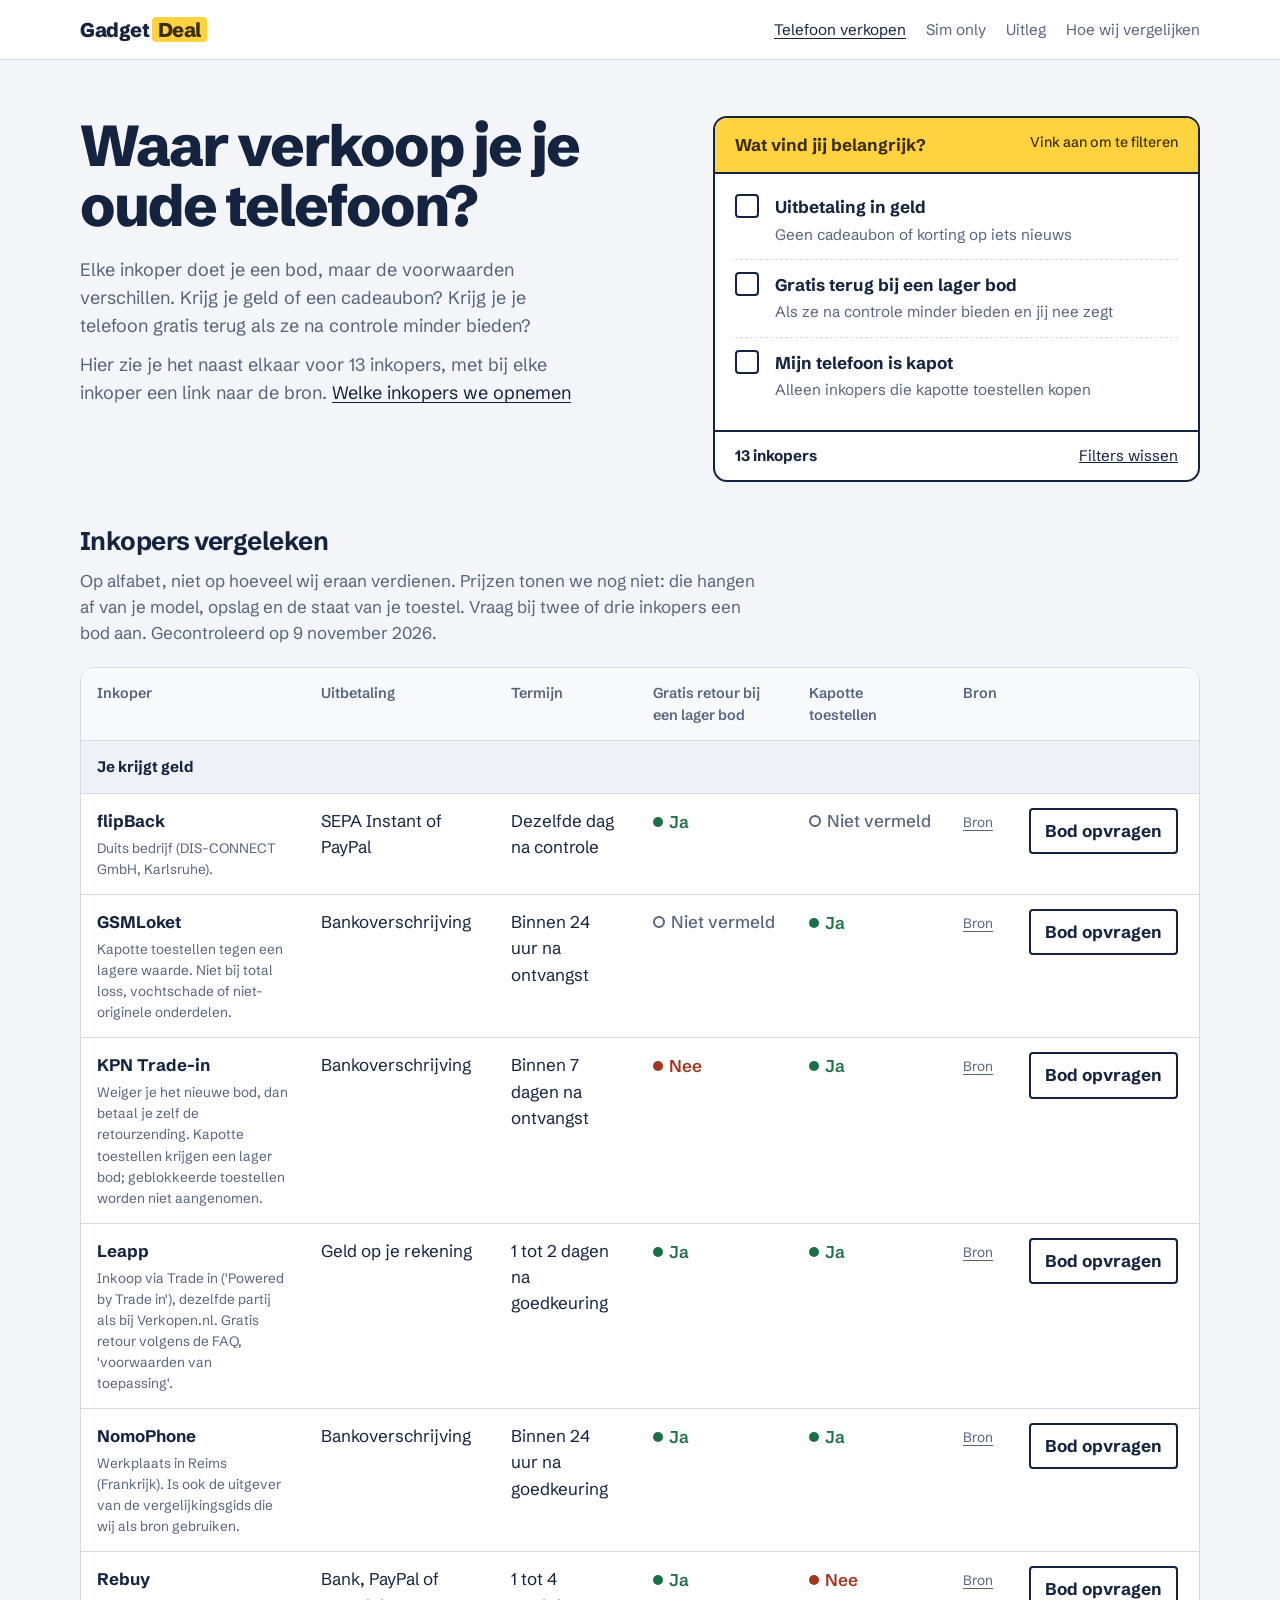
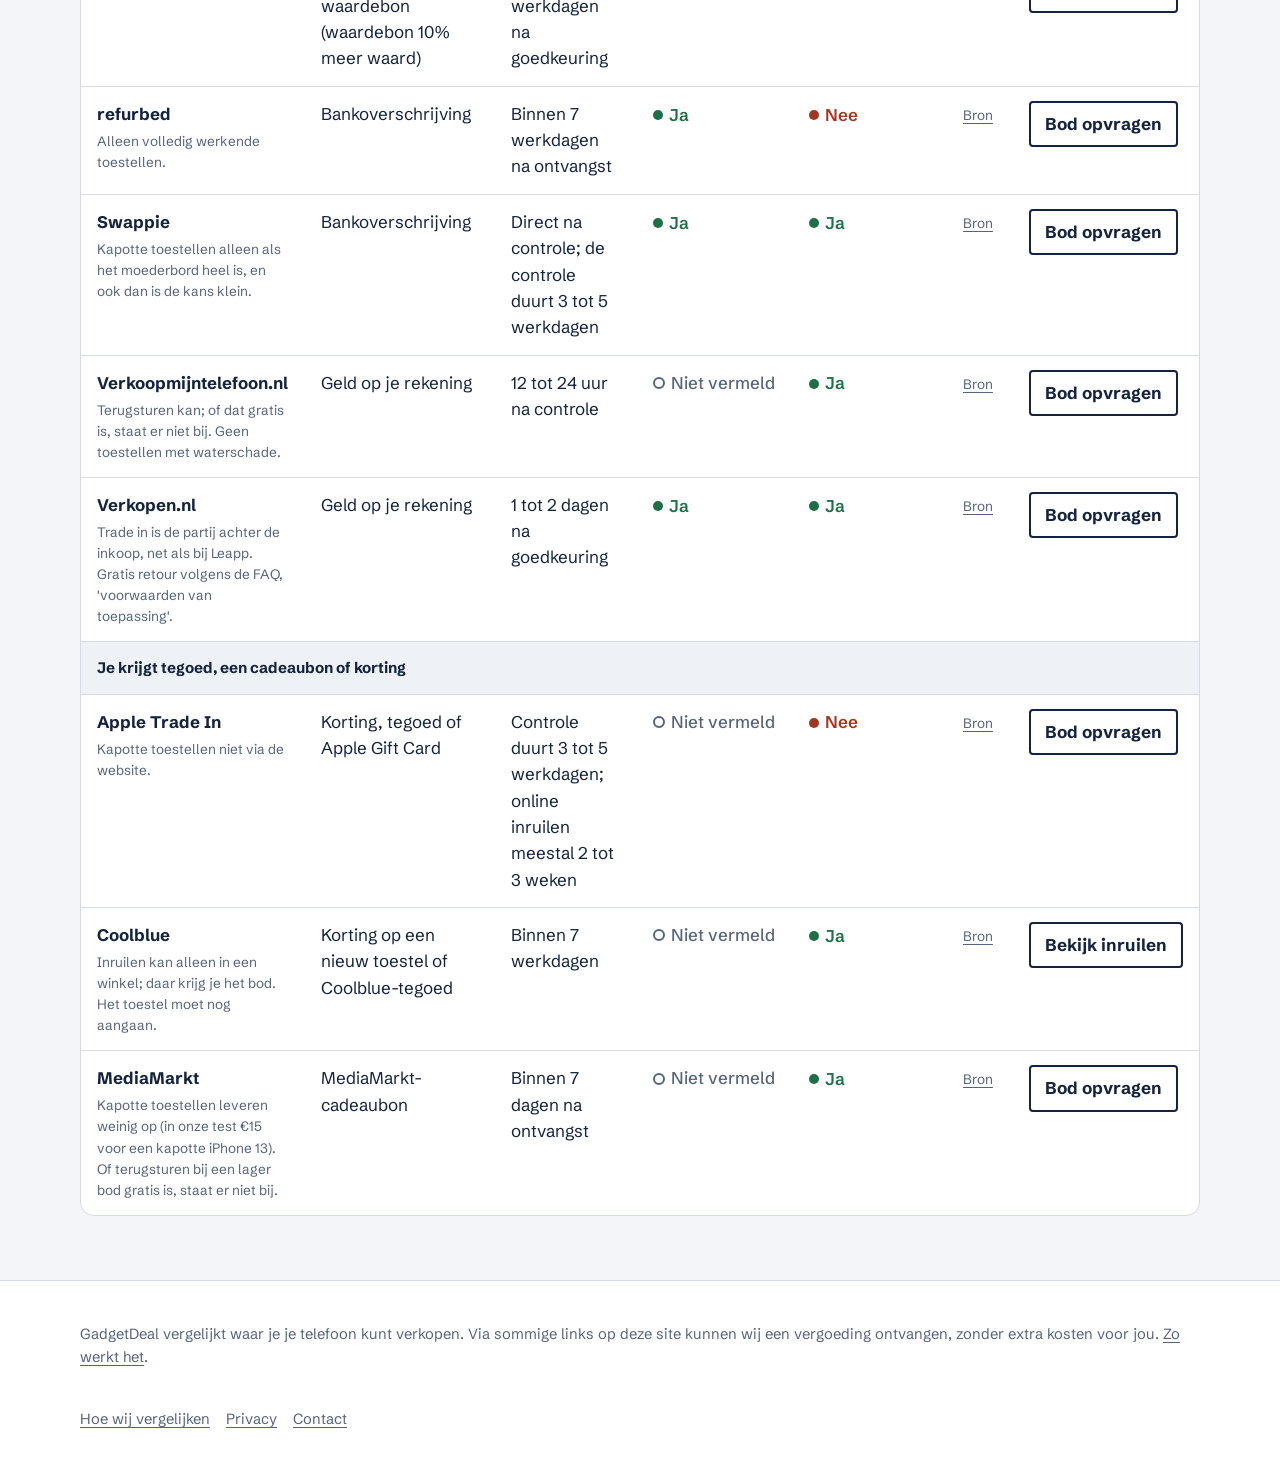
==== commit 00e0936e: "Inkopers gecontroleerd op officiële pagina's (9 nov) Co-Authored-By: Claude Opus 5.5 <noreply@anthro" ====
--- a/site/index.html
+++ b/site/index.html
@@ -5,6 +5,7 @@
 <meta name="viewport" content="width=device-width, initial-scale=1">
 <title>Telefoon verkopen: inkopers vergeleken | GadgetDeal</title>
 <meta name="description" content="Vergelijk waar je je oude telefoon verkoopt: uitbetaling in geld of tegoed, termijn, gratis retour en kapotte toestellen.">
+
 <link rel="canonical" href="https://www.gadgetdeal.nl/">
 <link rel="icon" href="/assets/favicon.svg" type="image/svg+xml">
 <meta property="og:title" content="Telefoon verkopen: inkopers vergeleken | GadgetDeal">
@@ -46,7 +47,7 @@
 
 <section class="wrap results" aria-labelledby="vergelijking">
   <h2 id="vergelijking">Inkopers vergeleken</h2>
-  <p>Op alfabet, niet op hoeveel wij eraan verdienen. Prijzen tonen we nog niet: die hangen af van je model, opslag en de staat van je toestel. Vraag bij twee of drie inkopers een bod aan. Gecontroleerd op 14 oktober 2026.</p>
+  <p>Op alfabet, niet op hoeveel wij eraan verdienen. Prijzen tonen we nog niet: die hangen af van je model, opslag en de staat van je toestel. Vraag bij twee of drie inkopers een bod aan. Gecontroleerd op 9 november 2026.</p>
   <table class="buyers" id="buyers">
     <thead><tr><th scope="col">Inkoper</th><th scope="col">Uitbetaling</th><th scope="col">Termijn</th><th scope="col">Gratis retour bij een lager bod</th><th scope="col">Kapotte toestellen</th><th scope="col">Bron</th><th scope="col"><span style="position:absolute;left:-9999px">Link</span></th></tr></thead>
     <tbody><tr class="group-row" data-group="geld"><td colspan="7">Je krijgt geld</td></tr><tr data-naam="flipBack" data-group="geld" data-geld="true" data-retour="ja" data-kapot="onbekend">
@@ -58,20 +59,20 @@
   <td data-label="Bron"><a class="source" href="https://flipback.nl" rel="nofollow noopener">Bron</a></td>
   <td class="cta"><a class="go" href="https://flipback.nl/verkopen" rel="nofollow noopener" target="_blank" aria-label="Bod opvragen bij flipBack">Bod opvragen</a></td>
 </tr><tr data-naam="GSMLoket" data-group="geld" data-geld="true" data-retour="onbekend" data-kapot="ja">
-  <th scope="row">GSMLoket<small>Kapotte toestellen tegen een lagere waarde.</small></th>
+  <th scope="row">GSMLoket<small>Kapotte toestellen tegen een lagere waarde. Niet bij total loss, vochtschade of niet-originele onderdelen.</small></th>
   <td data-label="Uitbetaling">Bankoverschrijving</td>
-  <td data-label="Termijn">Binnen 24 uur na controle</td>
+  <td data-label="Termijn">Binnen 24 uur na ontvangst</td>
   <td data-label="Gratis retour bij een lager bod"><span class="mark onbekend">Niet vermeld</span></td>
   <td data-label="Kapotte toestellen"><span class="mark ja">Ja</span></td>
-  <td data-label="Bron"><a class="source" href="https://www.gsmloket.nl/nl/hoe-werkt-het/veelgestelde-vragen" rel="nofollow noopener">Bron</a> <small class="source">via <a href="https://nomophone.com/nl/guides/marche/waar-telefoon-verkopen-vergelijking" rel="nofollow noopener">NomoPhone</a></small></td>
+  <td data-label="Bron"><a class="source" href="https://www.gsmloket.nl/nl/hoe-werkt-het/veelgestelde-vragen" rel="nofollow noopener">Bron</a></td>
   <td class="cta"><a class="go" href="https://www.gsmloket.nl/nl" rel="nofollow noopener" target="_blank" aria-label="Bod opvragen bij GSMLoket">Bod opvragen</a></td>
-</tr><tr data-naam="KPN Trade-in" data-group="geld" data-geld="true" data-retour="nee" data-kapot="onbekend">
-  <th scope="row">KPN Trade-in<small>Weiger je het nieuwe bod, dan betaal je zelf de retourzending.</small></th>
+</tr><tr data-naam="KPN Trade-in" data-group="geld" data-geld="true" data-retour="nee" data-kapot="ja">
+  <th scope="row">KPN Trade-in<small>Weiger je het nieuwe bod, dan betaal je zelf de retourzending. Kapotte toestellen krijgen een lager bod; geblokkeerde toestellen worden niet aangenomen.</small></th>
   <td data-label="Uitbetaling">Bankoverschrijving</td>
-  <td data-label="Termijn">Binnen 5 werkdagen na goedkeuring van je aanvraag</td>
+  <td data-label="Termijn">Binnen 7 dagen na ontvangst</td>
   <td data-label="Gratis retour bij een lager bod"><span class="mark nee">Nee</span></td>
-  <td data-label="Kapotte toestellen"><span class="mark onbekend">Niet vermeld</span></td>
-  <td data-label="Bron"><a class="source" href="https://assets.recommerce.com/clc/kpn/nl/RCS_Algemene_voorwaarden_trade_in_KPN.pdf" rel="nofollow noopener">Bron</a> <small class="source">via <a href="https://nomophone.com/nl/guides/marche/waar-telefoon-verkopen-vergelijking" rel="nofollow noopener">NomoPhone</a></small></td>
+  <td data-label="Kapotte toestellen"><span class="mark ja">Ja</span></td>
+  <td data-label="Bron"><a class="source" href="https://assets.recommerce.com/clc/kpn/nl/RCS_Algemene_voorwaarden_trade_in_KPN.pdf" rel="nofollow noopener">Bron</a></td>
   <td class="cta"><a class="go" href="https://tradein.recommerce.com/#/kpn/nl" rel="nofollow noopener" target="_blank" aria-label="Bod opvragen bij KPN Trade-in">Bod opvragen</a></td>
 </tr><tr data-naam="Leapp" data-group="geld" data-geld="true" data-retour="ja" data-kapot="ja">
   <th scope="row">Leapp<small>Inkoop via Trade in (&#x27;Powered by Trade in&#x27;), dezelfde partij als bij Verkopen.nl. Gratis retour volgens de FAQ, &#x27;voorwaarden van toepassing&#x27;.</small></th>
@@ -84,34 +85,34 @@
 </tr><tr data-naam="NomoPhone" data-group="geld" data-geld="true" data-retour="ja" data-kapot="ja">
   <th scope="row">NomoPhone<small>Werkplaats in Reims (Frankrijk). Is ook de uitgever van de vergelijkingsgids die wij als bron gebruiken.</small></th>
   <td data-label="Uitbetaling">Bankoverschrijving</td>
-  <td data-label="Termijn">Binnen 24 werkuren na controle</td>
+  <td data-label="Termijn">Binnen 24 uur na goedkeuring</td>
   <td data-label="Gratis retour bij een lager bod"><span class="mark ja">Ja</span></td>
   <td data-label="Kapotte toestellen"><span class="mark ja">Ja</span></td>
-  <td data-label="Bron"><a class="source" href="https://nomophone.com/nl/cgr" rel="nofollow noopener">Bron</a> <small class="source">via <a href="https://nomophone.com/nl/guides/marche/waar-telefoon-verkopen-vergelijking" rel="nofollow noopener">NomoPhone</a></small></td>
+  <td data-label="Bron"><a class="source" href="https://nomophone.com/nl/cgr" rel="nofollow noopener">Bron</a></td>
   <td class="cta"><a class="go" href="https://nomophone.com/nl/buyback" rel="nofollow noopener" target="_blank" aria-label="Bod opvragen bij NomoPhone">Bod opvragen</a></td>
 </tr><tr data-naam="Rebuy" data-group="geld" data-geld="true" data-retour="ja" data-kapot="nee">
   <th scope="row">Rebuy</th>
   <td data-label="Uitbetaling">Bank, PayPal of waardebon (waardebon 10% meer waard)</td>
-  <td data-label="Termijn">Betaling bij akkoord; 2 tot 7 werkdagen op je rekening</td>
+  <td data-label="Termijn">1 tot 4 werkdagen na goedkeuring</td>
   <td data-label="Gratis retour bij een lager bod"><span class="mark ja">Ja</span></td>
   <td data-label="Kapotte toestellen"><span class="mark nee">Nee</span></td>
-  <td data-label="Bron"><a class="source" href="https://www.rebuy.nl/legal/terms-and-conditions" rel="nofollow noopener">Bron</a> <small class="source">via <a href="https://nomophone.com/nl/guides/marche/waar-telefoon-verkopen-vergelijking" rel="nofollow noopener">NomoPhone</a></small></td>
+  <td data-label="Bron"><a class="source" href="https://www.rebuy.nl/legal/terms-and-conditions" rel="nofollow noopener">Bron</a></td>
   <td class="cta"><a class="go" href="https://www.rebuy.nl/verkopen/telefoons" rel="nofollow noopener" target="_blank" aria-label="Bod opvragen bij Rebuy">Bod opvragen</a></td>
 </tr><tr data-naam="refurbed" data-group="geld" data-geld="true" data-retour="ja" data-kapot="nee">
-  <th scope="row">refurbed<small>Alleen werkende toestellen zonder sim- of netlock.</small></th>
+  <th scope="row">refurbed<small>Alleen volledig werkende toestellen.</small></th>
   <td data-label="Uitbetaling">Bankoverschrijving</td>
-  <td data-label="Termijn">Binnen 7 werkdagen na controle</td>
+  <td data-label="Termijn">Binnen 7 werkdagen na ontvangst</td>
   <td data-label="Gratis retour bij een lager bod"><span class="mark ja">Ja</span></td>
   <td data-label="Kapotte toestellen"><span class="mark nee">Nee</span></td>
-  <td data-label="Bron"><a class="source" href="https://www.refurbed.nl/veelgestelde-vragen/" rel="nofollow noopener">Bron</a> <small class="source">via <a href="https://nomophone.com/nl/guides/marche/waar-telefoon-verkopen-vergelijking" rel="nofollow noopener">NomoPhone</a></small></td>
+  <td data-label="Bron"><a class="source" href="https://www.refurbed.nl/veelgestelde-vragen/" rel="nofollow noopener">Bron</a></td>
   <td class="cta"><a class="go" href="https://www.refurbed.nl/verkopen/" rel="nofollow noopener" target="_blank" aria-label="Bod opvragen bij refurbed">Bod opvragen</a></td>
 </tr><tr data-naam="Swappie" data-group="geld" data-geld="true" data-retour="ja" data-kapot="ja">
-  <th scope="row">Swappie<small>Beschadigde toestellen kunnen nog geld waard zijn, maar schade verlaagt het bod.</small></th>
+  <th scope="row">Swappie<small>Kapotte toestellen alleen als het moederbord heel is, en ook dan is de kans klein.</small></th>
   <td data-label="Uitbetaling">Bankoverschrijving</td>
-  <td data-label="Termijn">1 tot 3 werkdagen na akkoord</td>
+  <td data-label="Termijn">Direct na controle; de controle duurt 3 tot 5 werkdagen</td>
   <td data-label="Gratis retour bij een lager bod"><span class="mark ja">Ja</span></td>
   <td data-label="Kapotte toestellen"><span class="mark ja">Ja</span></td>
-  <td data-label="Bron"><a class="source" href="https://swappie.com/nl/verkoop/" rel="nofollow noopener">Bron</a> <small class="source">via <a href="https://nomophone.com/nl/guides/marche/waar-telefoon-verkopen-vergelijking" rel="nofollow noopener">NomoPhone</a></small></td>
+  <td data-label="Bron"><a class="source" href="https://swappie.com/nl/verkoop/" rel="nofollow noopener">Bron</a></td>
   <td class="cta"><a class="go" href="https://swappie.com/nl/verkoop/" rel="nofollow noopener" target="_blank" aria-label="Bod opvragen bij Swappie">Bod opvragen</a></td>
 </tr><tr data-naam="Verkoopmijntelefoon.nl" data-group="geld" data-geld="true" data-retour="onbekend" data-kapot="ja">
   <th scope="row">Verkoopmijntelefoon.nl<small>Terugsturen kan; of dat gratis is, staat er niet bij. Geen toestellen met waterschade.</small></th>
@@ -145,13 +146,13 @@
   <td data-label="Kapotte toestellen"><span class="mark ja">Ja</span></td>
   <td data-label="Bron"><a class="source" href="https://www.coolblue.nl/advies/alles-over-smartphone-upgrade.html" rel="nofollow noopener">Bron</a></td>
   <td class="cta"><a class="go" href="https://www.coolblue.nl/advies/alles-over-smartphone-upgrade.html" rel="nofollow noopener" target="_blank" aria-label="Bekijk inruilen bij Coolblue">Bekijk inruilen</a></td>
-</tr><tr data-naam="MediaMarkt" data-group="tegoed" data-geld="false" data-retour="onbekend" data-kapot="onbekend">
-  <th scope="row">MediaMarkt</th>
+</tr><tr data-naam="MediaMarkt" data-group="tegoed" data-geld="false" data-retour="onbekend" data-kapot="ja">
+  <th scope="row">MediaMarkt<small>Kapotte toestellen leveren weinig op (in onze test €15 voor een kapotte iPhone 13). Of terugsturen bij een lager bod gratis is, staat er niet bij.</small></th>
   <td data-label="Uitbetaling">MediaMarkt-cadeaubon</td>
-  <td data-label="Termijn">Binnen 7 dagen na controle</td>
+  <td data-label="Termijn">Binnen 7 dagen na ontvangst</td>
   <td data-label="Gratis retour bij een lager bod"><span class="mark onbekend">Niet vermeld</span></td>
-  <td data-label="Kapotte toestellen"><span class="mark onbekend">Niet vermeld</span></td>
-  <td data-label="Bron"><a class="source" href="https://inruilservice.mediamarkt.nl/faq/" rel="nofollow noopener">Bron</a> <small class="source">via <a href="https://nomophone.com/nl/guides/marche/waar-telefoon-verkopen-vergelijking" rel="nofollow noopener">NomoPhone</a></small></td>
+  <td data-label="Kapotte toestellen"><span class="mark ja">Ja</span></td>
+  <td data-label="Bron"><a class="source" href="https://inruilservice.mediamarkt.nl/faq/" rel="nofollow noopener">Bron</a></td>
   <td class="cta"><a class="go" href="https://inruilservice.mediamarkt.nl/" rel="nofollow noopener" target="_blank" aria-label="Bod opvragen bij MediaMarkt">Bod opvragen</a></td>
 </tr></tbody>
   </table>
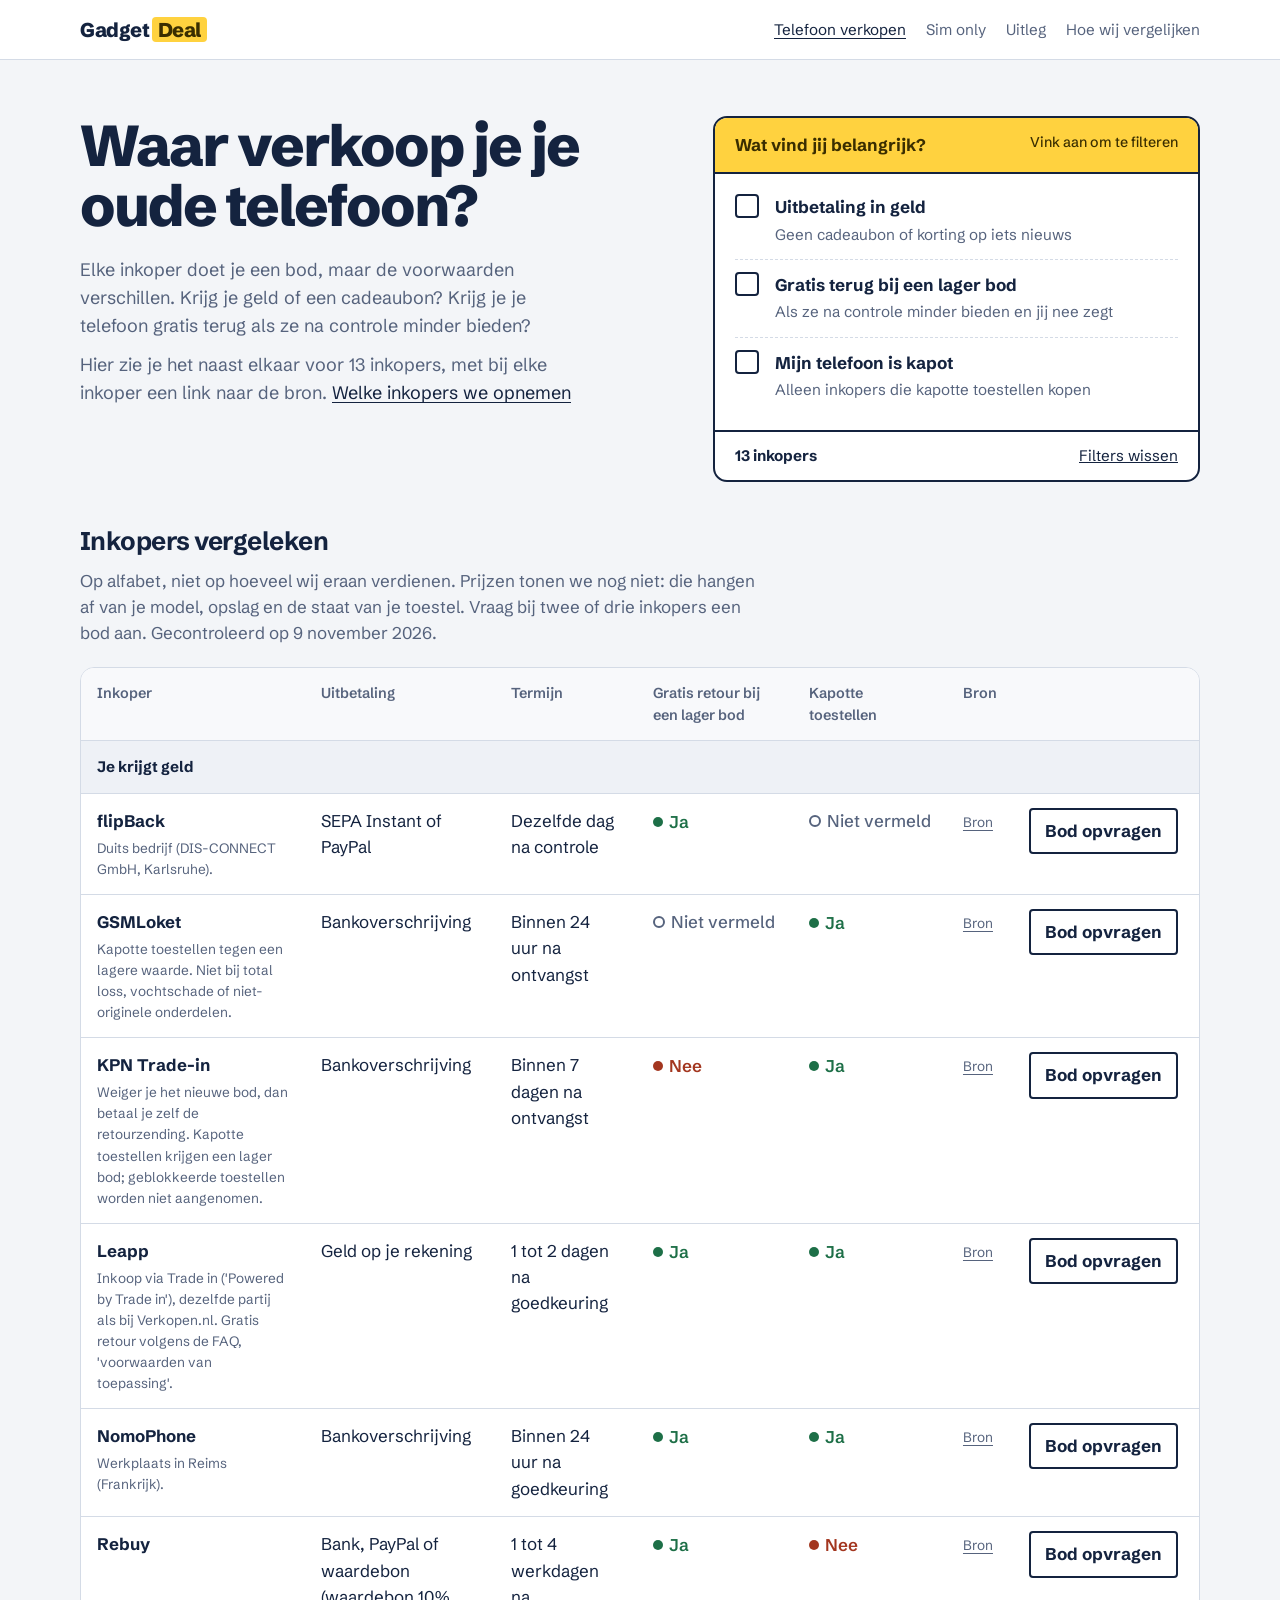
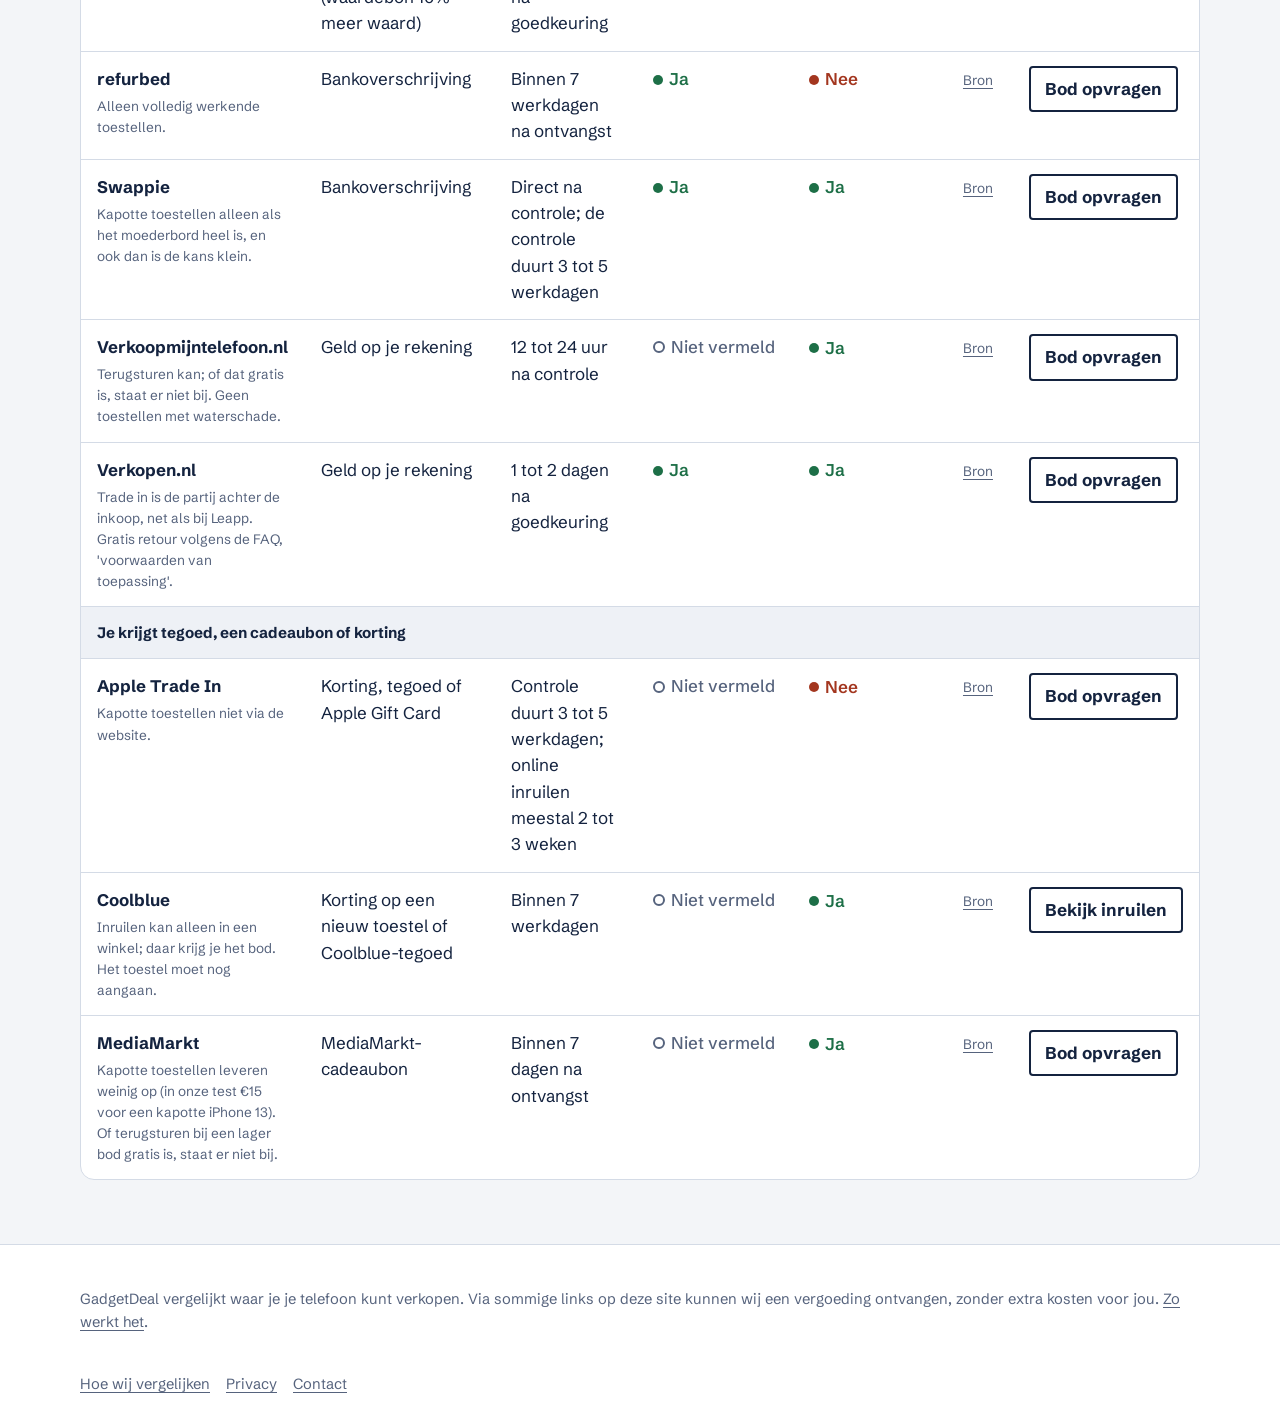
==== commit e51c5926: "NomoPhone-gids niet meer als bron voor de vergelijking Co-Authored-By: Claude Opus 5.5 <noreply@anth" ====
--- a/site/index.html
+++ b/site/index.html
@@ -83,7 +83,7 @@
   <td data-label="Bron"><a class="source" href="https://verkopen.leapp.nl/en/frequently-asked-questions" rel="nofollow noopener">Bron</a></td>
   <td class="cta"><a class="go" href="https://verkopen.leapp.nl" rel="nofollow noopener" target="_blank" aria-label="Bod opvragen bij Leapp">Bod opvragen</a></td>
 </tr><tr data-naam="NomoPhone" data-group="geld" data-geld="true" data-retour="ja" data-kapot="ja">
-  <th scope="row">NomoPhone<small>Werkplaats in Reims (Frankrijk). Is ook de uitgever van de vergelijkingsgids die wij als bron gebruiken.</small></th>
+  <th scope="row">NomoPhone<small>Werkplaats in Reims (Frankrijk).</small></th>
   <td data-label="Uitbetaling">Bankoverschrijving</td>
   <td data-label="Termijn">Binnen 24 uur na goedkeuring</td>
   <td data-label="Gratis retour bij een lager bod"><span class="mark ja">Ja</span></td>
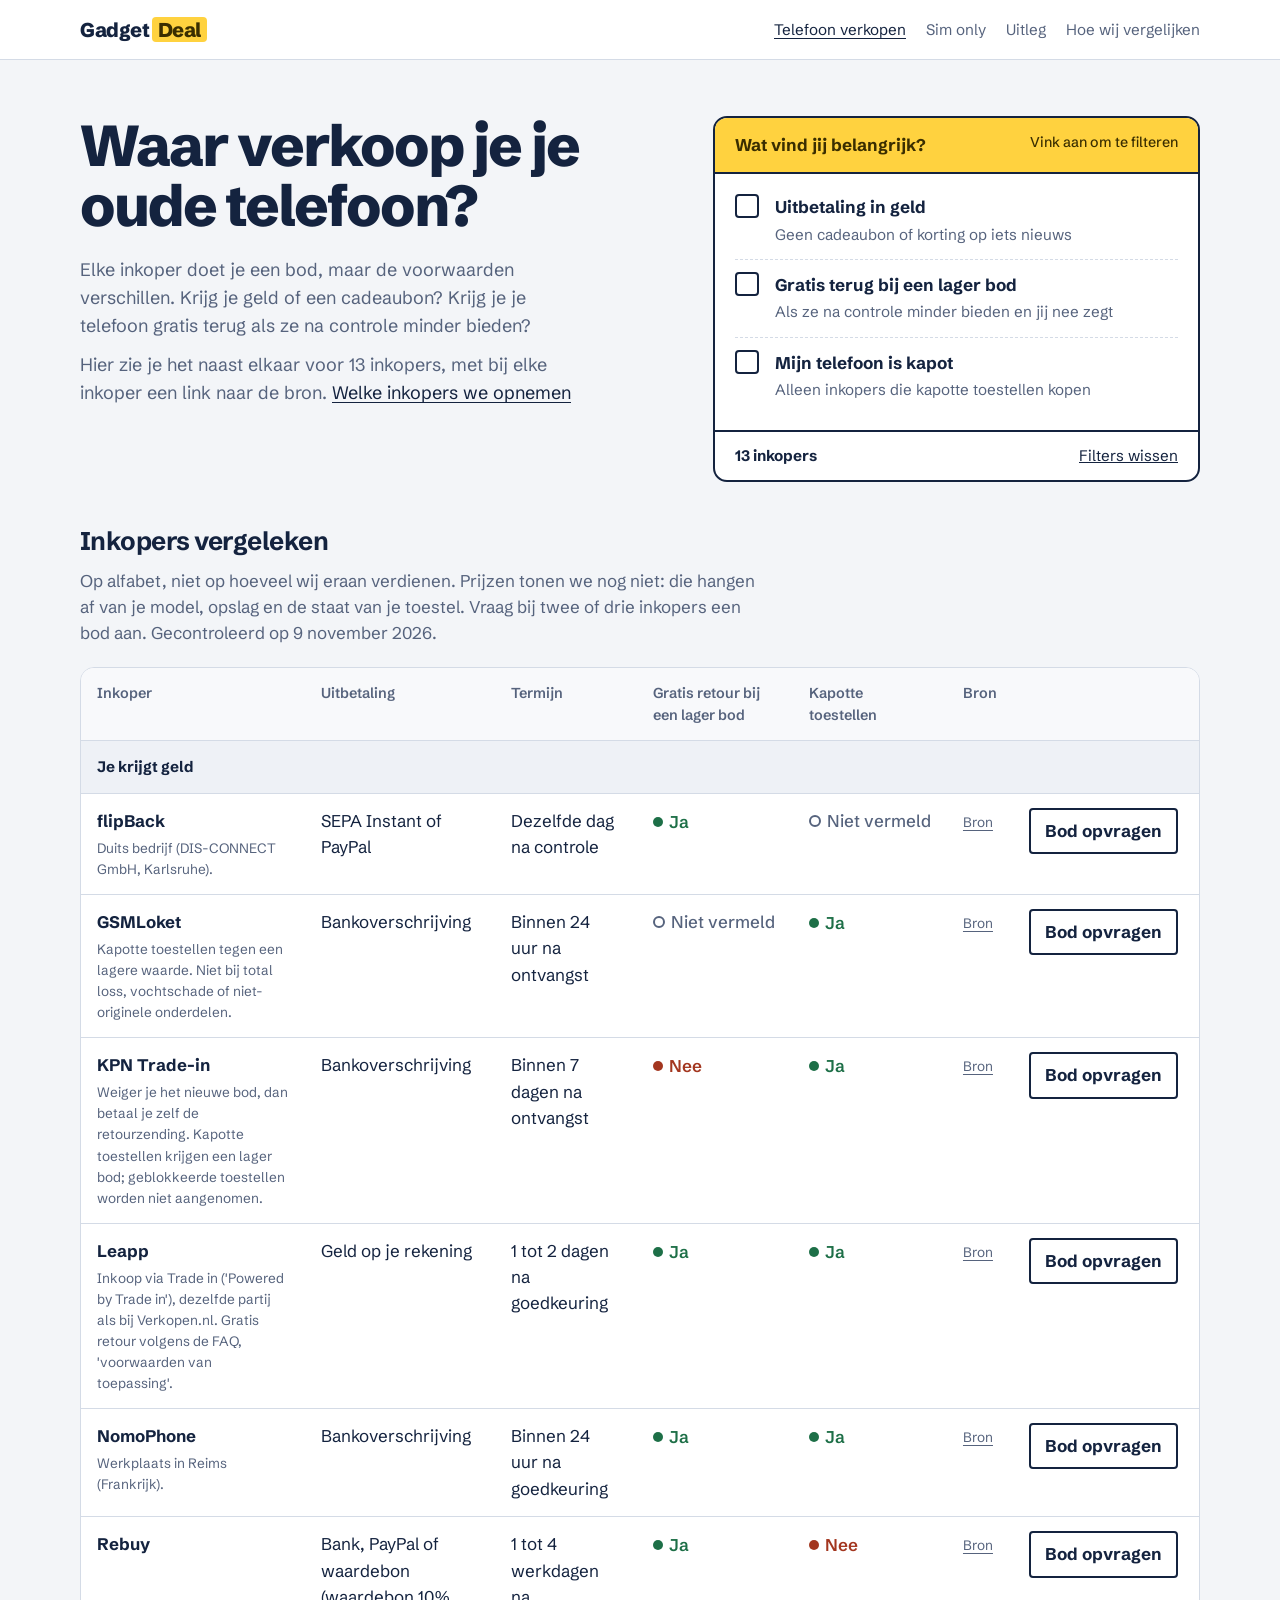
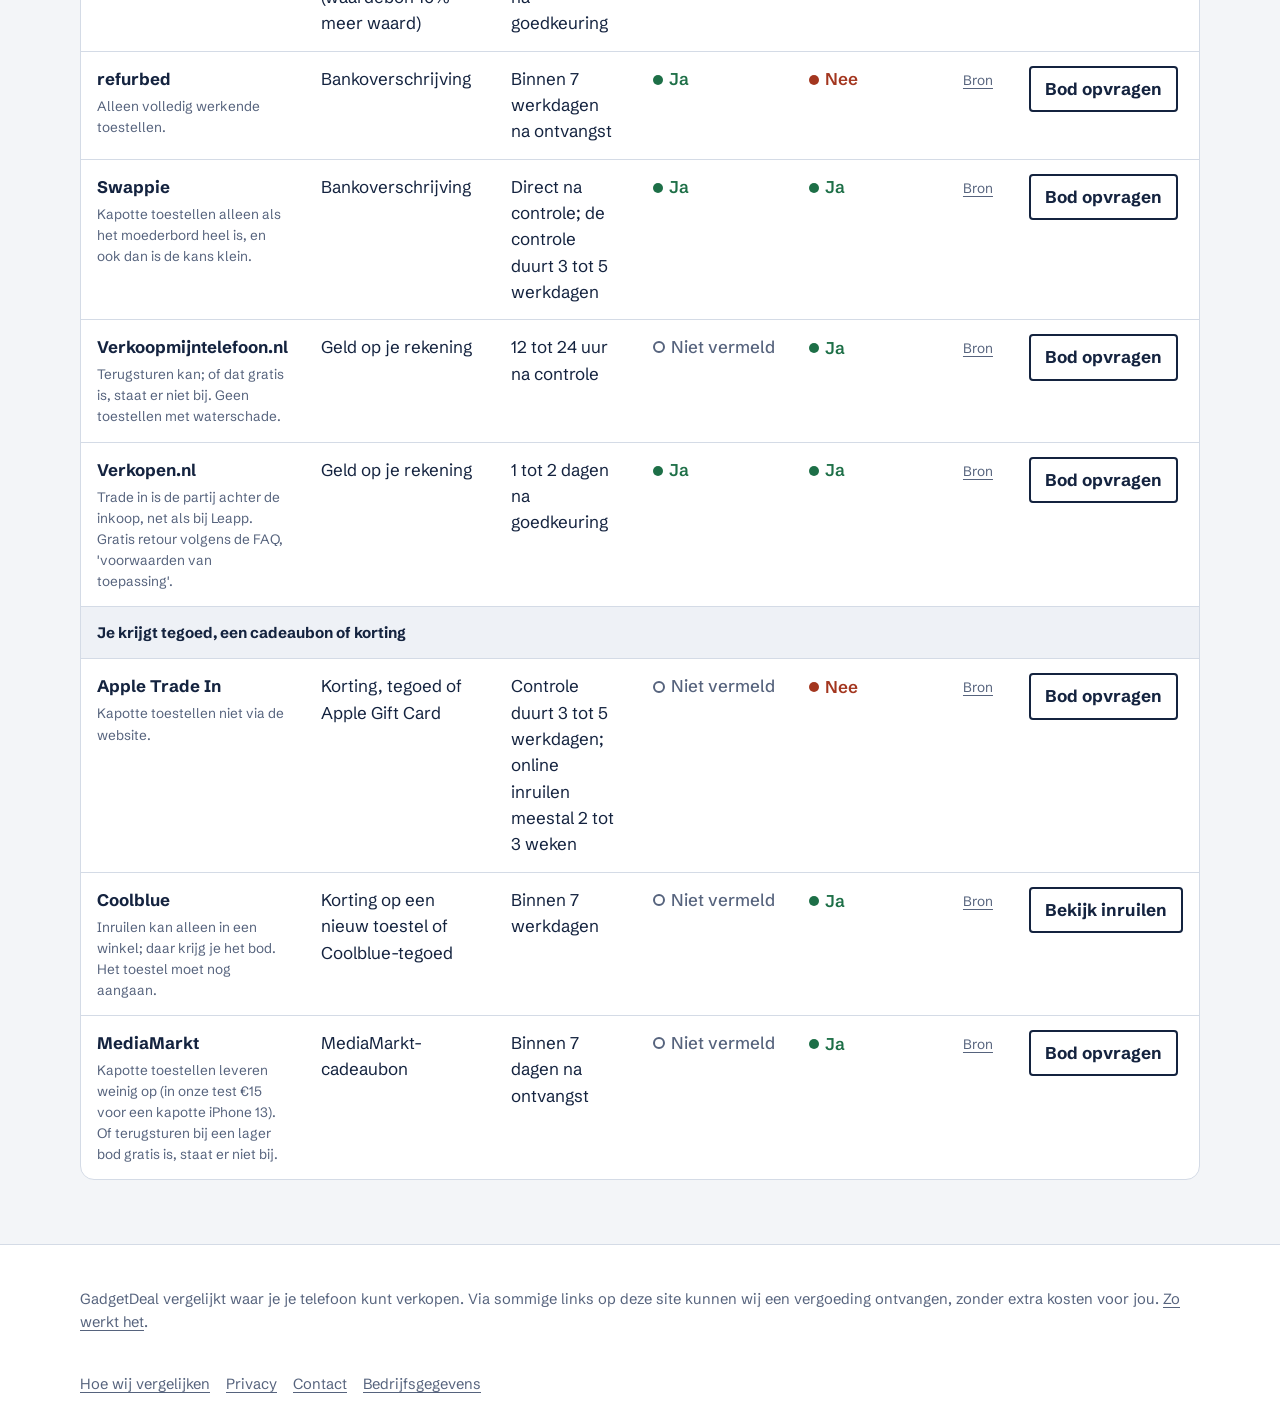
==== commit b31843b8: "Bedrijfsgegevens op contactpagina en in footer Co-Authored-By: Claude Opus 5.5 <noreply@anthropic.co" ====
--- a/site/index.html
+++ b/site/index.html
@@ -167,6 +167,7 @@
       <a href="/hoe-wij-vergelijken/">Hoe wij vergelijken</a>
       <a href="/privacy/">Privacy</a>
       <a href="/contact/">Contact</a>
+      <a href="/contact/#bedrijfsgegevens">Bedrijfsgegevens</a>
     </nav>
   </div>
 </footer>
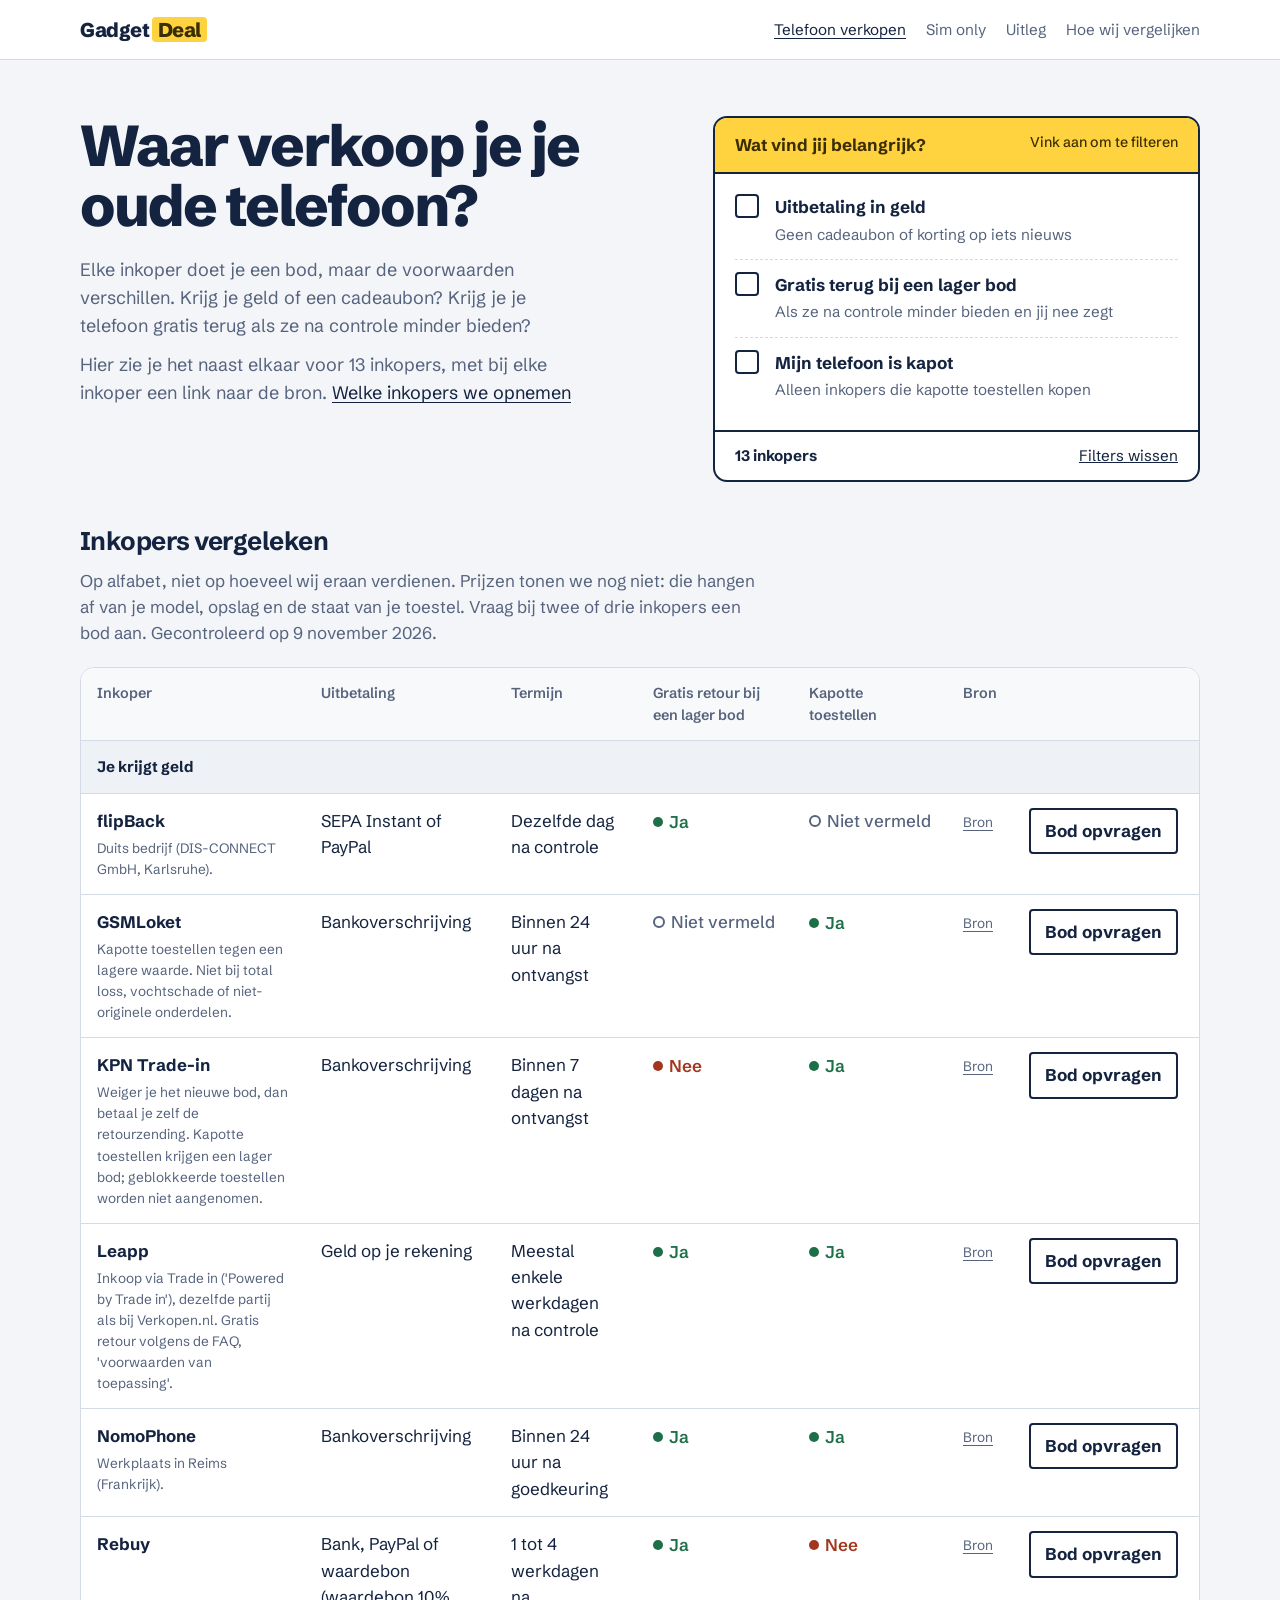
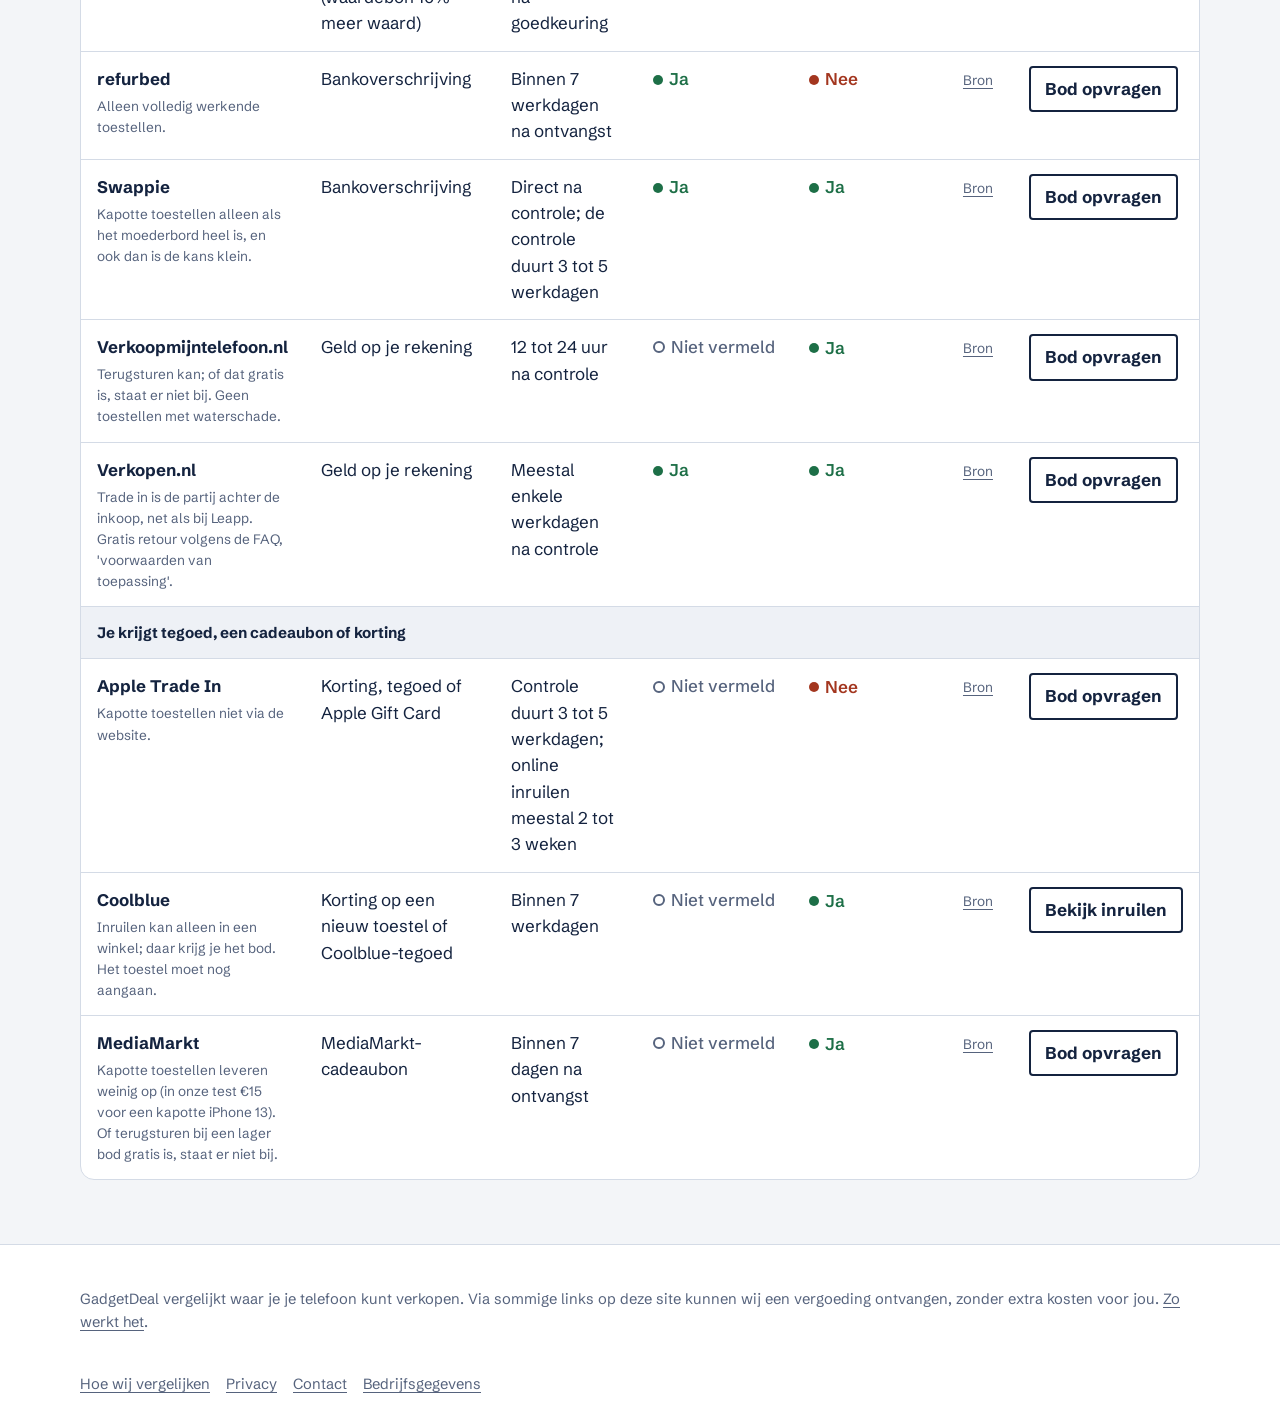
==== commit 2d8967fa: "Leapp en Verkopen.nl: termijn volgens FAQ (enkele werkdagen) Co-Authored-By: Claude Opus 5.5 <norepl" ====
--- a/site/index.html
+++ b/site/index.html
@@ -77,7 +77,7 @@
 </tr><tr data-naam="Leapp" data-group="geld" data-geld="true" data-retour="ja" data-kapot="ja">
   <th scope="row">Leapp<small>Inkoop via Trade in (&#x27;Powered by Trade in&#x27;), dezelfde partij als bij Verkopen.nl. Gratis retour volgens de FAQ, &#x27;voorwaarden van toepassing&#x27;.</small></th>
   <td data-label="Uitbetaling">Geld op je rekening</td>
-  <td data-label="Termijn">1 tot 2 dagen na goedkeuring</td>
+  <td data-label="Termijn">Meestal enkele werkdagen na controle</td>
   <td data-label="Gratis retour bij een lager bod"><span class="mark ja">Ja</span></td>
   <td data-label="Kapotte toestellen"><span class="mark ja">Ja</span></td>
   <td data-label="Bron"><a class="source" href="https://verkopen.leapp.nl/en/frequently-asked-questions" rel="nofollow noopener">Bron</a></td>
@@ -125,7 +125,7 @@
 </tr><tr data-naam="Verkopen.nl" data-group="geld" data-geld="true" data-retour="ja" data-kapot="ja">
   <th scope="row">Verkopen.nl<small>Trade in is de partij achter de inkoop, net als bij Leapp. Gratis retour volgens de FAQ, &#x27;voorwaarden van toepassing&#x27;.</small></th>
   <td data-label="Uitbetaling">Geld op je rekening</td>
-  <td data-label="Termijn">1 tot 2 dagen na goedkeuring</td>
+  <td data-label="Termijn">Meestal enkele werkdagen na controle</td>
   <td data-label="Gratis retour bij een lager bod"><span class="mark ja">Ja</span></td>
   <td data-label="Kapotte toestellen"><span class="mark ja">Ja</span></td>
   <td data-label="Bron"><a class="source" href="https://www.verkopen.nl/veelgestelde-vragen" rel="nofollow noopener">Bron</a></td>
--- a/assets/style.css
+++ b/assets/style.css
@@ -134,5 +134,51 @@
 }
 .prose h3 { font-size: 1.05rem; margin: 24px 0 8px; }
 .cards li a { display: inline-block; margin-top: 6px; }
+.cards li .price { display: block; font-weight: 700; margin-top: 8px; }
+.cards li .price-sub { display: block; color: var(--muted); font-size: 0.95rem; }
+.cards li .deal { display: inline-block; background: #fff6d6; border-radius: var(--radius-s); padding: 2px 8px; margin: 6px 0 2px; font-size: 0.92rem; }
+.cards li small { display: block; color: var(--muted); font-size: 0.85rem; margin-top: 6px; }
 .prose ul.cards { padding-left: 0; }
 .buyers td small.source { display: block; margin-top: 4px; }
+
+/* Sim only */
+:root { --net-a: #1f8a70; --net-b: #d1495b; --net-c: #6c4ab6; }
+.so-hero { padding-block: 48px 24px; max-width: 760px; }
+.so-hero h1 { font-size: clamp(2.2rem, 5vw, 3.4rem); line-height: 1.04; letter-spacing: -0.035em; margin: 0 0 14px; }
+.so-hero .lead { font-size: 1.2rem; color: var(--muted); margin: 0; }
+.so-highlights { display: grid; grid-template-columns: repeat(3, 1fr); gap: 12px; margin-bottom: 28px; }
+.so-highlights div { background: var(--ink); color: #fff; border-radius: var(--radius-l); padding: 18px 20px; }
+.so-highlights div:first-child { background: var(--label); color: var(--label-ink); }
+.so-highlights span { display: block; font-size: 0.9rem; opacity: 0.85; }
+.so-highlights strong { display: block; font-size: 2.2rem; font-weight: 800; letter-spacing: -0.03em; line-height: 1.1; margin: 4px 0; }
+.so-highlights strong small { font-size: 1rem; font-weight: 600; }
+.so-highlights em { font-style: normal; font-size: 0.92rem; opacity: 0.85; }
+.so-filter { display: flex; gap: 8px; flex-wrap: wrap; margin-bottom: 8px; }
+.so-filter button { font: inherit; font-weight: 600; padding: 8px 16px; border: 2px solid var(--ink); border-radius: 999px; background: var(--surface); color: var(--ink); cursor: pointer; }
+.so-filter button[aria-pressed="true"] { background: var(--ink); color: #fff; }
+.so-group { font-size: 1.15rem; margin: 32px 0 12px; padding-left: 12px; border-left: 6px solid var(--accent); }
+.net-a { --accent: var(--net-a); } .net-b { --accent: var(--net-b); } .net-c { --accent: var(--net-c); }
+.so-grid { list-style: none; padding: 0; margin: 0; display: grid; grid-template-columns: repeat(auto-fill, minmax(260px, 1fr)); gap: 14px; }
+.so-grid[hidden], .so-group[hidden], .so-card[hidden] { display: none; }
+.so-card { position: relative; display: flex; flex-direction: column; background: var(--surface); border: 1px solid var(--line); border-top: 5px solid var(--accent); border-radius: var(--radius-l); padding: 18px 18px 16px; transition: transform 150ms ease-out, box-shadow 150ms ease-out; }
+.so-card:hover { transform: translateY(-3px); box-shadow: 0 10px 24px rgba(20, 35, 63, 0.12); }
+.so-card p { margin: 0; }
+.so-top { display: flex; justify-content: space-between; align-items: center; gap: 8px; }
+.so-top strong { font-size: 1.15rem; }
+.so-badge { background: var(--label); color: var(--label-ink); font-weight: 800; font-size: 0.78rem; text-transform: uppercase; letter-spacing: 0.06em; padding: 4px 10px; border-radius: 999px; }
+.so-net { font-size: 0.85rem; color: var(--accent); font-weight: 600; margin-top: 2px !important; }
+.so-price { margin-top: 12px !important; line-height: 1; color: var(--ink); }
+.so-from { font-size: 0.9rem; color: var(--muted); }
+.so-eur { font-size: 1.4rem; font-weight: 800; vertical-align: top; }
+.so-amount { font-size: 2.6rem; font-weight: 800; letter-spacing: -0.04em; }
+.so-pm { font-size: 1rem; color: var(--muted); margin-left: 2px; }
+.so-spec { color: var(--muted); margin-top: 6px !important; }
+.so-deal { margin-top: 12px !important; background: #fff6d6; border-left: 4px solid var(--label); padding: 8px 10px; border-radius: 0 var(--radius-s) var(--radius-s) 0; font-size: 0.93rem; font-weight: 600; }
+.so-chips { margin-top: 10px; }
+.so-chip { display: inline-block; font-size: 0.85rem; padding: 3px 10px; border-radius: 999px; background: #eef1f6; color: var(--muted); }
+.so-chip.yes { background: color-mix(in srgb, var(--accent) 14%, white); color: var(--accent); font-weight: 700; }
+.so-extra { font-size: 0.85rem; color: var(--muted); margin-top: 10px !important; }
+.so-card .so-go { margin-top: auto; text-align: center; white-space: normal; }
+.so-card .so-chips, .so-card .so-extra { margin-bottom: 16px !important; }
+.so-card .so-chips:has(+ .so-extra) { margin-bottom: 0 !important; }
+@media (max-width: 860px) { .so-highlights { grid-template-columns: 1fr; } .so-highlights strong { font-size: 1.8rem; } }
